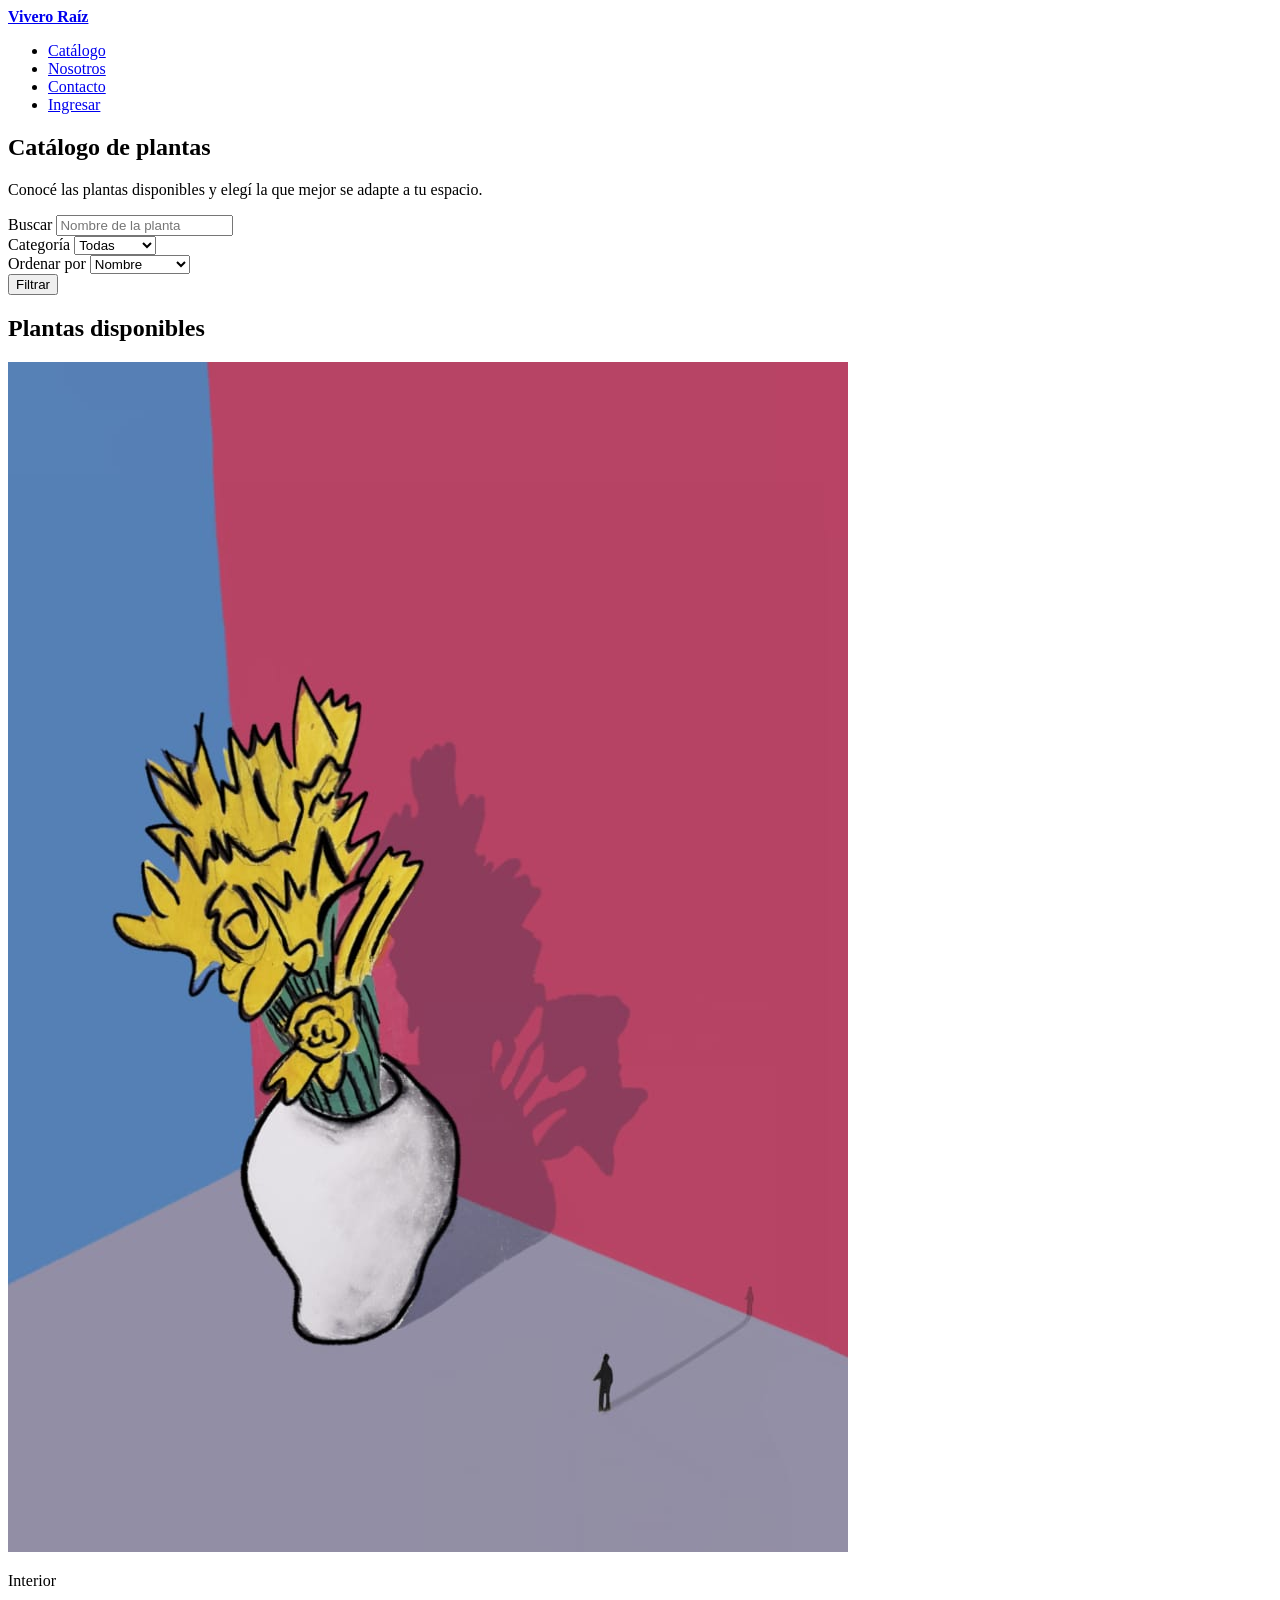
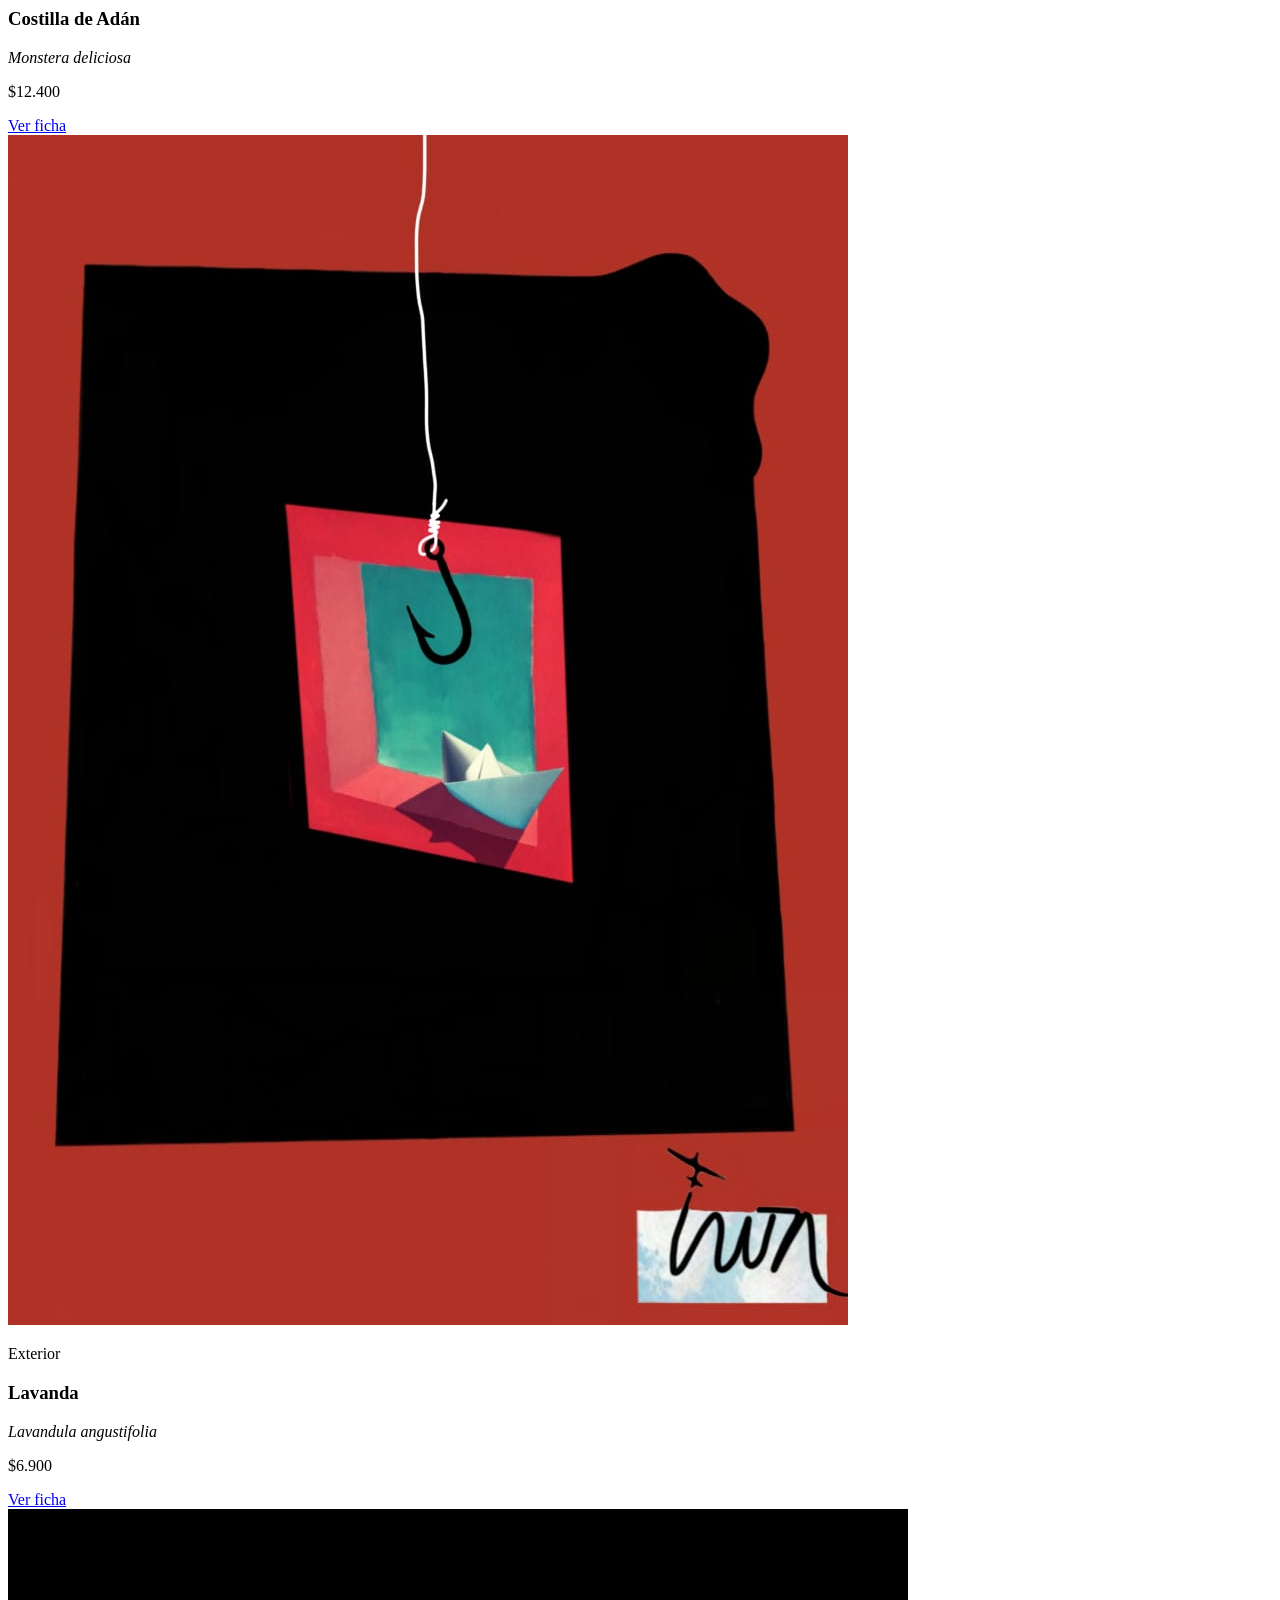
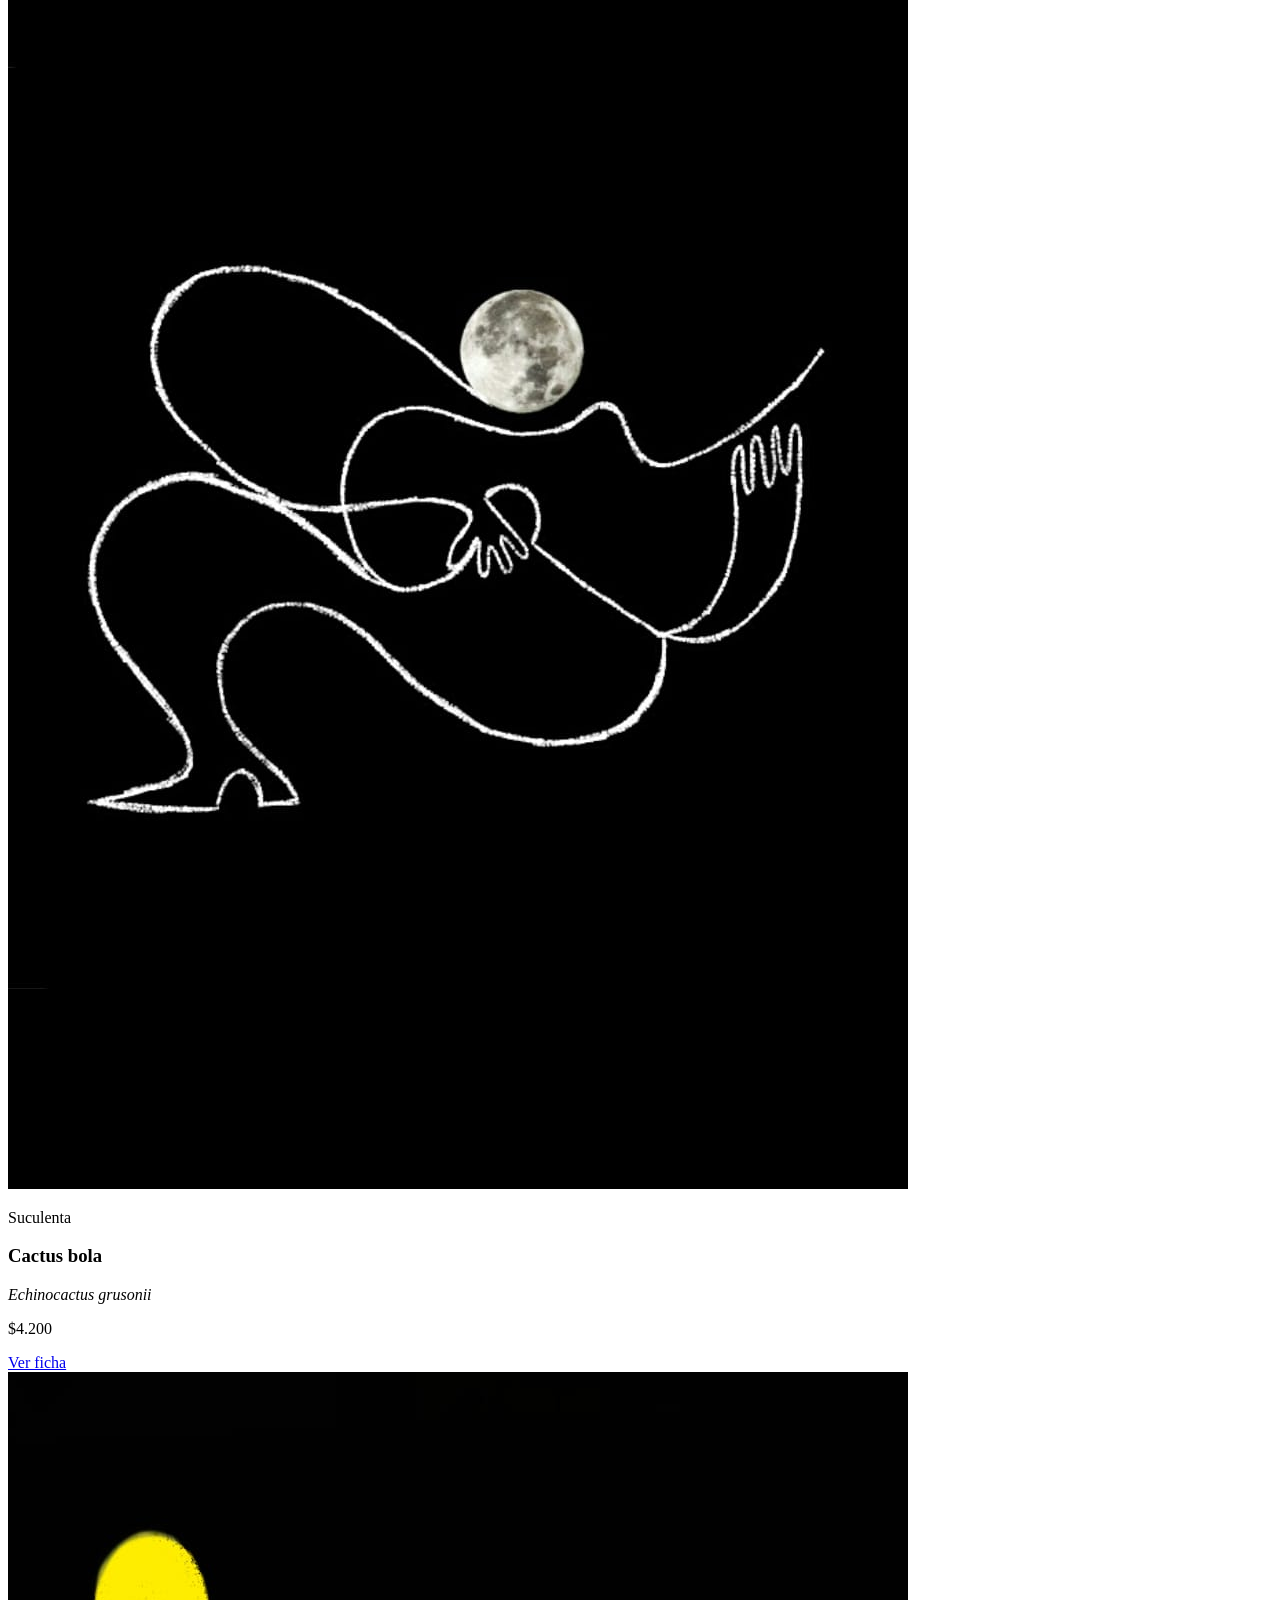
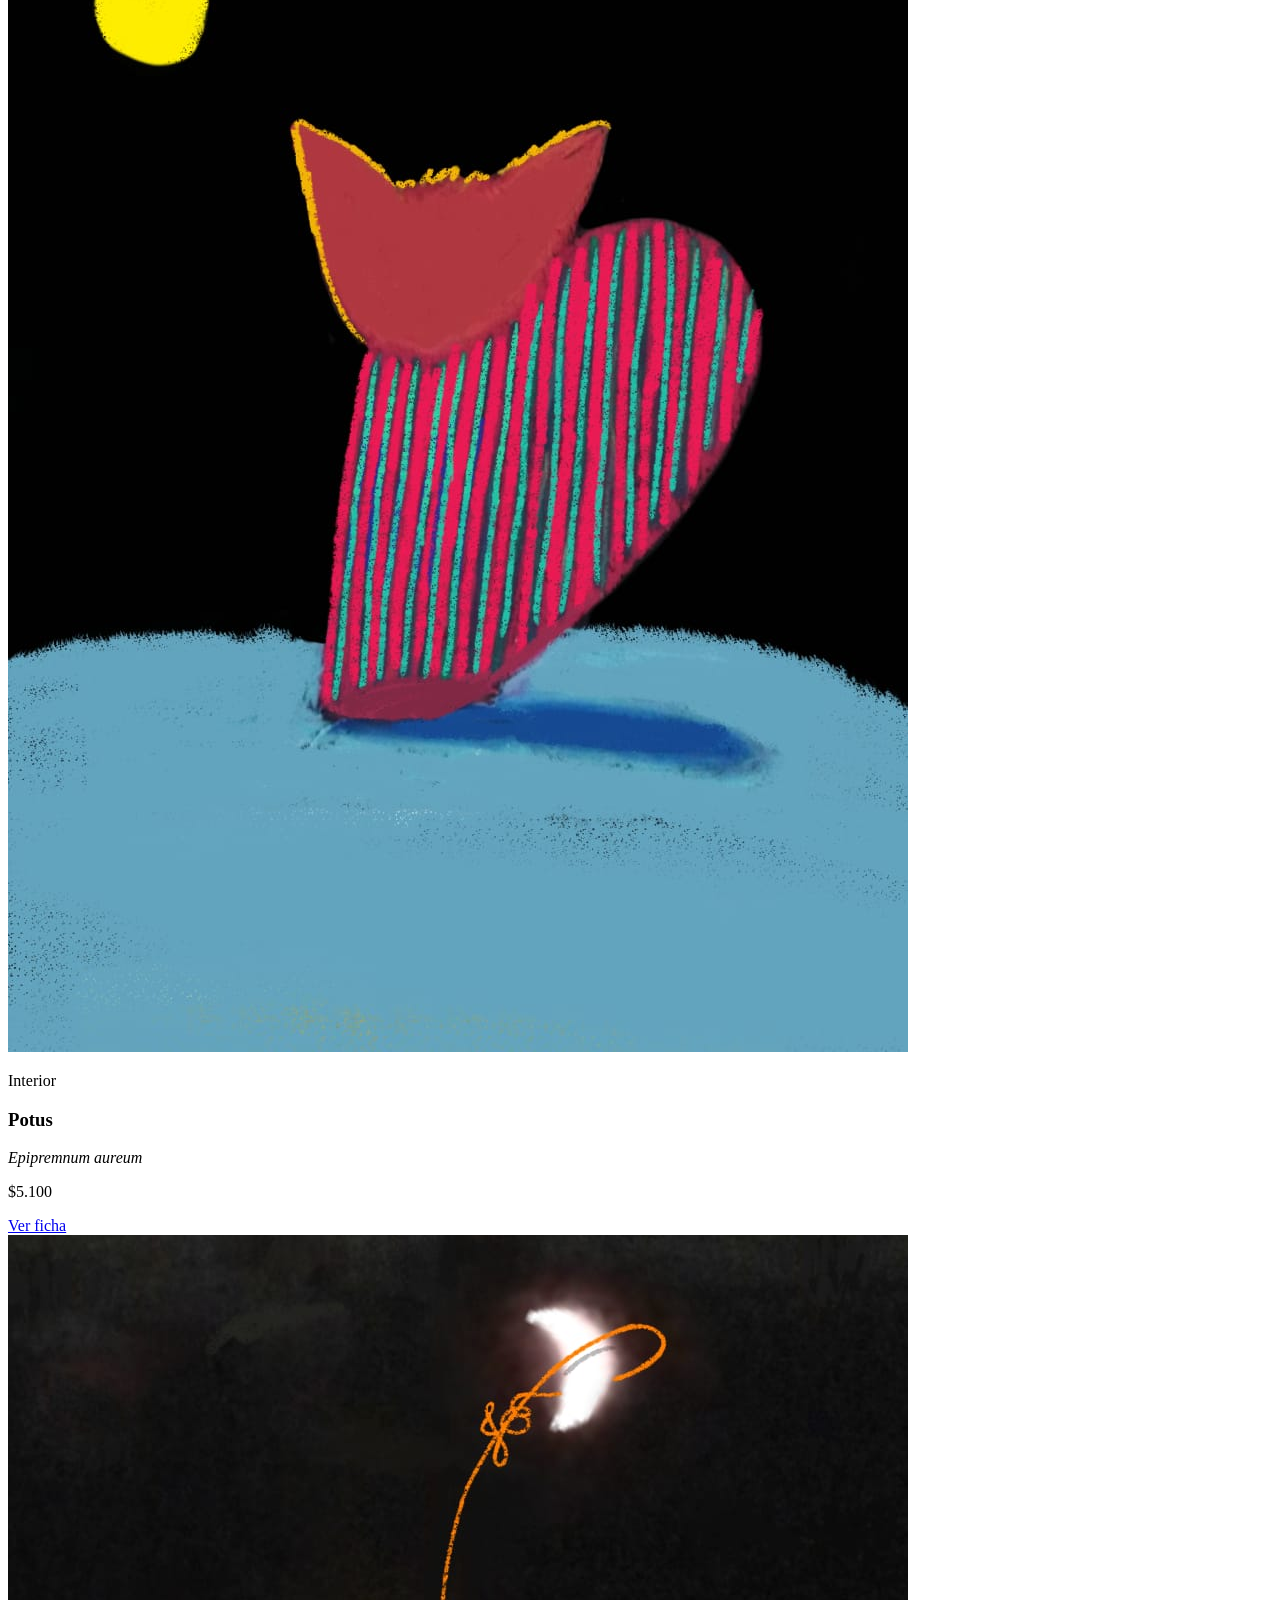
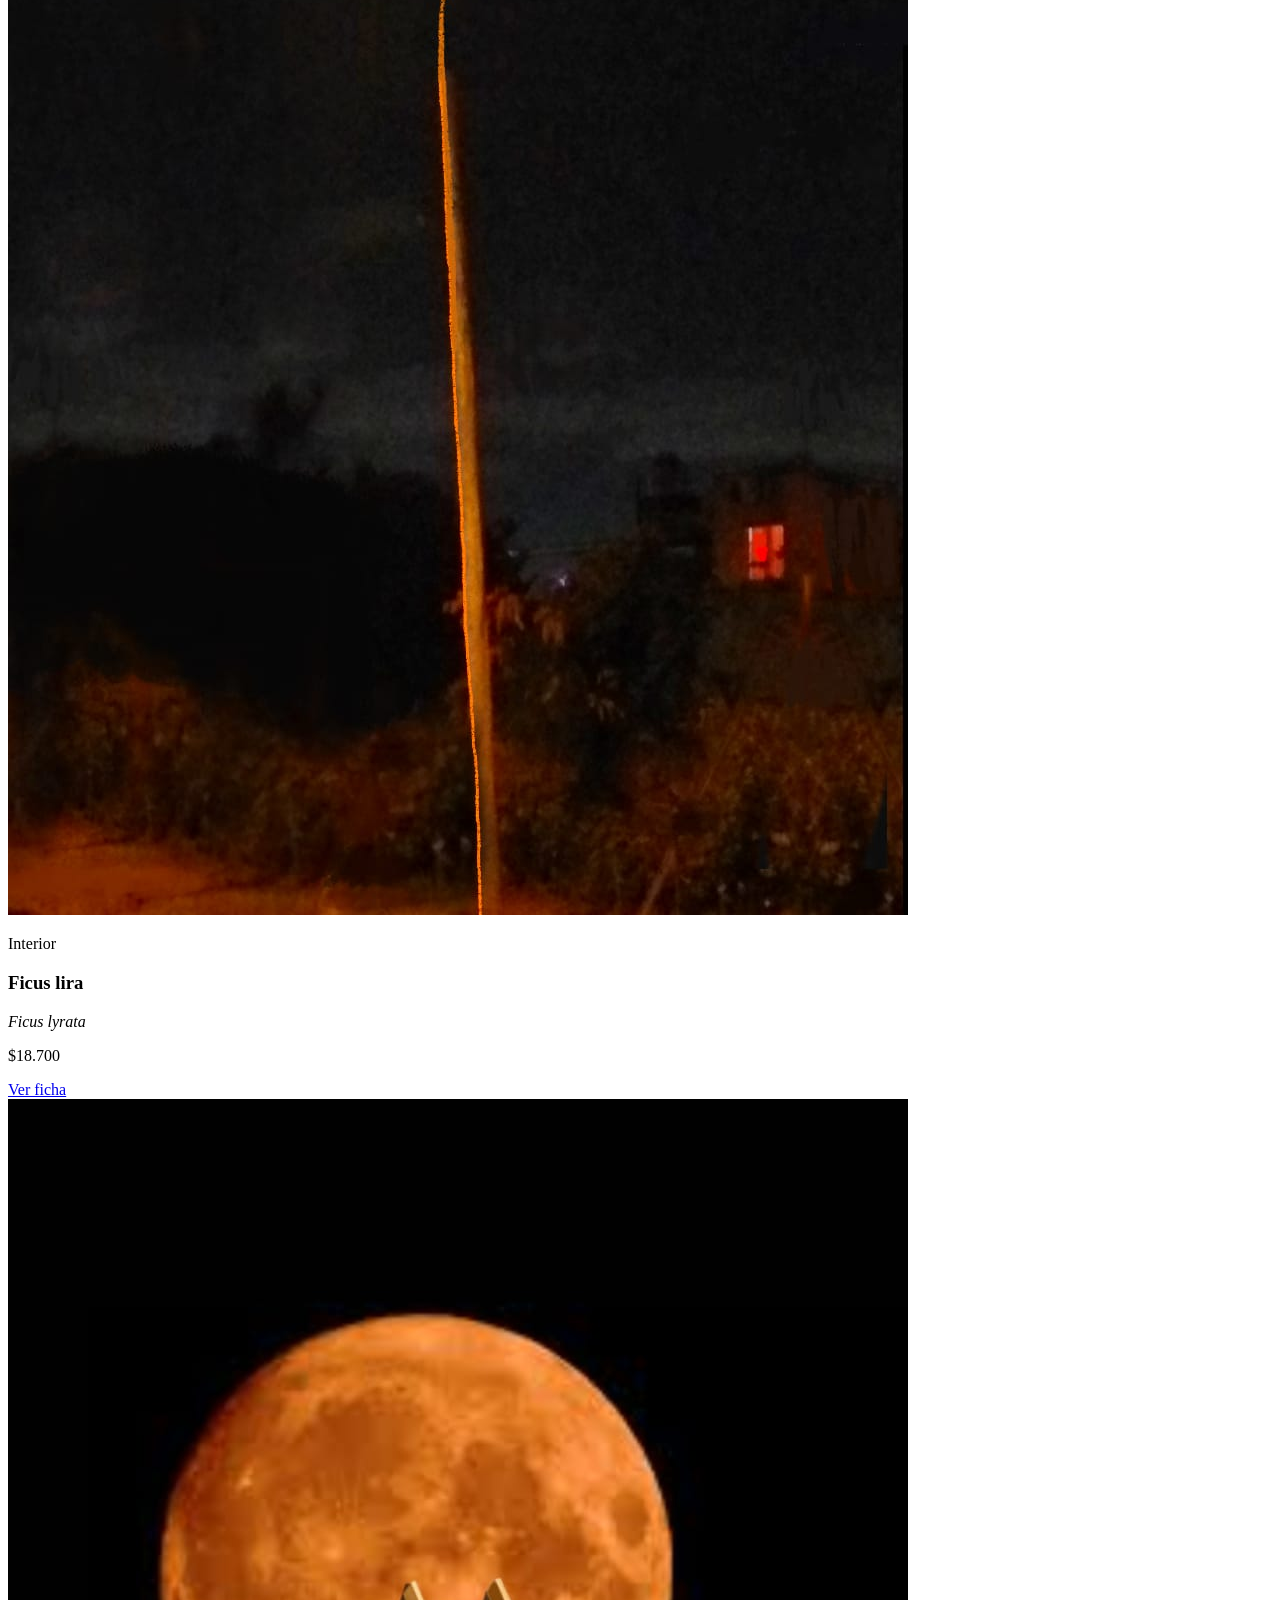
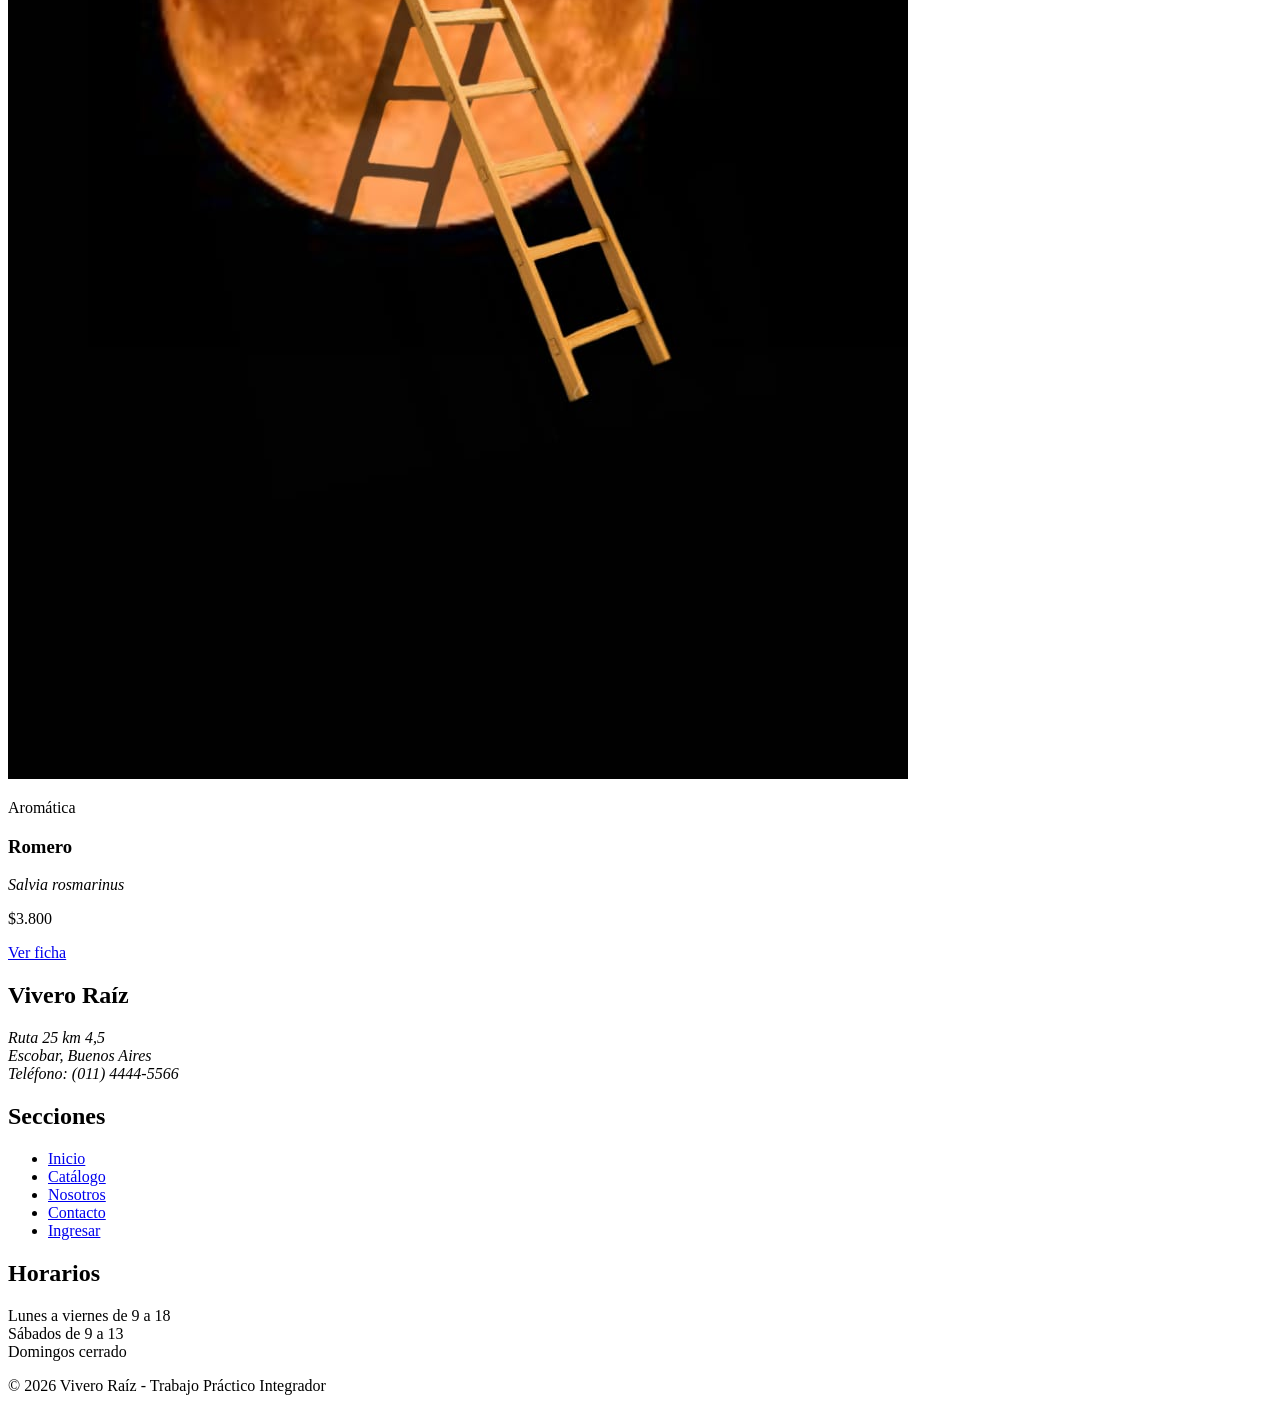
==== catalogo.html @ 565a036e "Catalogo e imagenes" ====
<!DOCTYPE html>
<html lang="es">

<head>
    <meta charset="UTF-8">
    <meta name="viewport" content="width=device-width, initial-scale=1.0">
    <title>Catálogo | Vivero Raíz</title>
</head>

<body>
    <header>
        <a href="index.html">
            <strong>Vivero Raíz</strong>
        </a>

        <nav>
            <ul>
                <li><a href="catalogo.html">Catálogo</a></li>
                <li><a href="index.html#nosotros">Nosotros</a></li>
                <li><a href="contacto.html">Contacto</a></li>
                <li><a href="login.html">Ingresar</a></li>
            </ul>
        </nav>
    </header>

    <main>
        <section>
            <h1>Catálogo de plantas</h1>

            <p>
                Conocé las plantas disponibles y elegí la que mejor
                se adapte a tu espacio.
            </p>

            <form>
                <div>
                    <label for="busqueda">Buscar</label>
                    <input
                        type="search"
                        id="busqueda"
                        name="busqueda"
                        placeholder="Nombre de la planta"
                    >
                </div>

                <div>
                    <label for="categoria">Categoría</label>

                    <select id="categoria" name="categoria">
                        <option value="">Todas</option>
                        <option value="interior">Interior</option>
                        <option value="exterior">Exterior</option>
                        <option value="suculenta">Suculenta</option>
                        <option value="aromatica">Aromática</option>
                    </select>
                </div>

                <div>
                    <label for="orden">Ordenar por</label>

                    <select id="orden" name="orden">
                        <option value="nombre">Nombre</option>
                        <option value="precio-menor">Menor precio</option>
                        <option value="precio-mayor">Mayor precio</option>
                    </select>
                </div>

                <button type="button">Filtrar</button>
            </form>
        </section>

        <section>
            <h2>Plantas disponibles</h2>

            <article>
                <img
                    src="img/1.jpg"
                    alt="Planta Costilla de Adán en una maceta"
                >

                <p>Interior</p>
                <h3>Costilla de Adán</h3>
                <p><em>Monstera deliciosa</em></p>
                <p>$12.400</p>
                <a href="planta.html">Ver ficha</a>
            </article>

            <article>
                <img
                    src="img/2.jpg"
                    alt="Planta de lavanda con flores violetas"
                >

                <p>Exterior</p>
                <h3>Lavanda</h3>
                <p><em>Lavandula angustifolia</em></p>
                <p>$6.900</p>
                <a href="planta.html">Ver ficha</a>
            </article>

            <article>
                <img
                    src="img/3.jpg"
                    alt="Cactus bola plantado en una maceta"
                >

                <p>Suculenta</p>
                <h3>Cactus bola</h3>
                <p><em>Echinocactus grusonii</em></p>
                <p>$4.200</p>
                <a href="planta.html">Ver ficha</a>
            </article>

            <article>
                <img
                    src="img/4.jpg"
                    alt="Planta potus con hojas verdes"
                >

                <p>Interior</p>
                <h3>Potus</h3>
                <p><em>Epipremnum aureum</em></p>
                <p>$5.100</p>
                <a href="planta.html">Ver ficha</a>
            </article>

            <article>
                <img
                    src="img/5.jpg"
                    alt="Planta Ficus lira con hojas grandes"
                >

                <p>Interior</p>
                <h3>Ficus lira</h3>
                <p><em>Ficus lyrata</em></p>
                <p>$18.700</p>
                <a href="planta.html">Ver ficha</a>
            </article>

            <article>
                <img
                    src="img/6.jpg"
                    alt="Planta de romero en una maceta"
                >

                <p>Aromática</p>
                <h3>Romero</h3>
                <p><em>Salvia rosmarinus</em></p>
                <p>$3.800</p>
                <a href="planta.html">Ver ficha</a>
            </article>
        </section>
    </main>

    <footer>
        <section>
            <h2>Vivero Raíz</h2>

            <address>
                Ruta 25 km 4,5<br>
                Escobar, Buenos Aires<br>
                Teléfono: (011) 4444-5566
            </address>
        </section>

        <section>
            <h2>Secciones</h2>

            <nav>
                <ul>
                    <li><a href="index.html">Inicio</a></li>
                    <li><a href="catalogo.html">Catálogo</a></li>
                    <li><a href="index.html#nosotros">Nosotros</a></li>
                    <li><a href="contacto.html">Contacto</a></li>
                    <li><a href="login.html">Ingresar</a></li>
                </ul>
            </nav>
        </section>

        <section>
            <h2>Horarios</h2>

            <p>
                Lunes a viernes de 9 a 18<br>
                Sábados de 9 a 13<br>
                Domingos cerrado
            </p>
        </section>

        <p>&copy; 2026 Vivero Raíz - Trabajo Práctico Integrador</p>
    </footer>
</body>

</html>
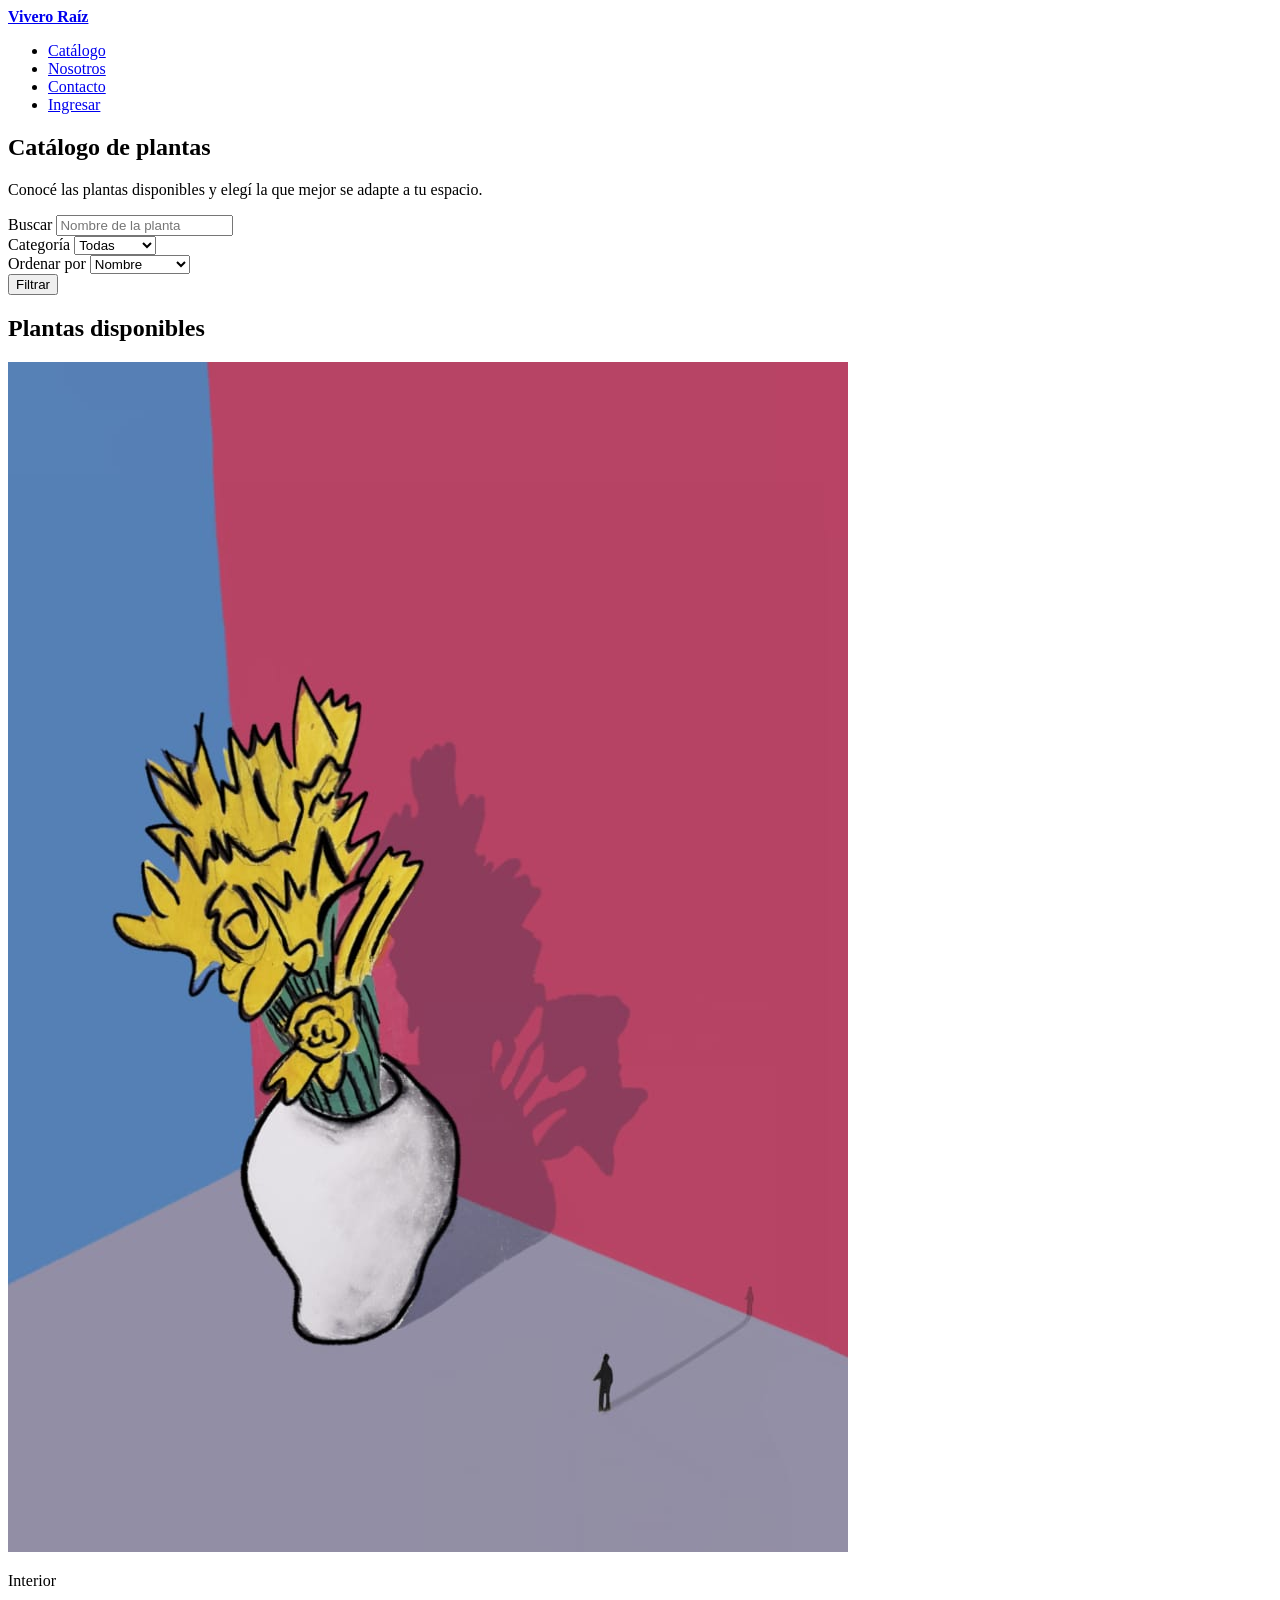
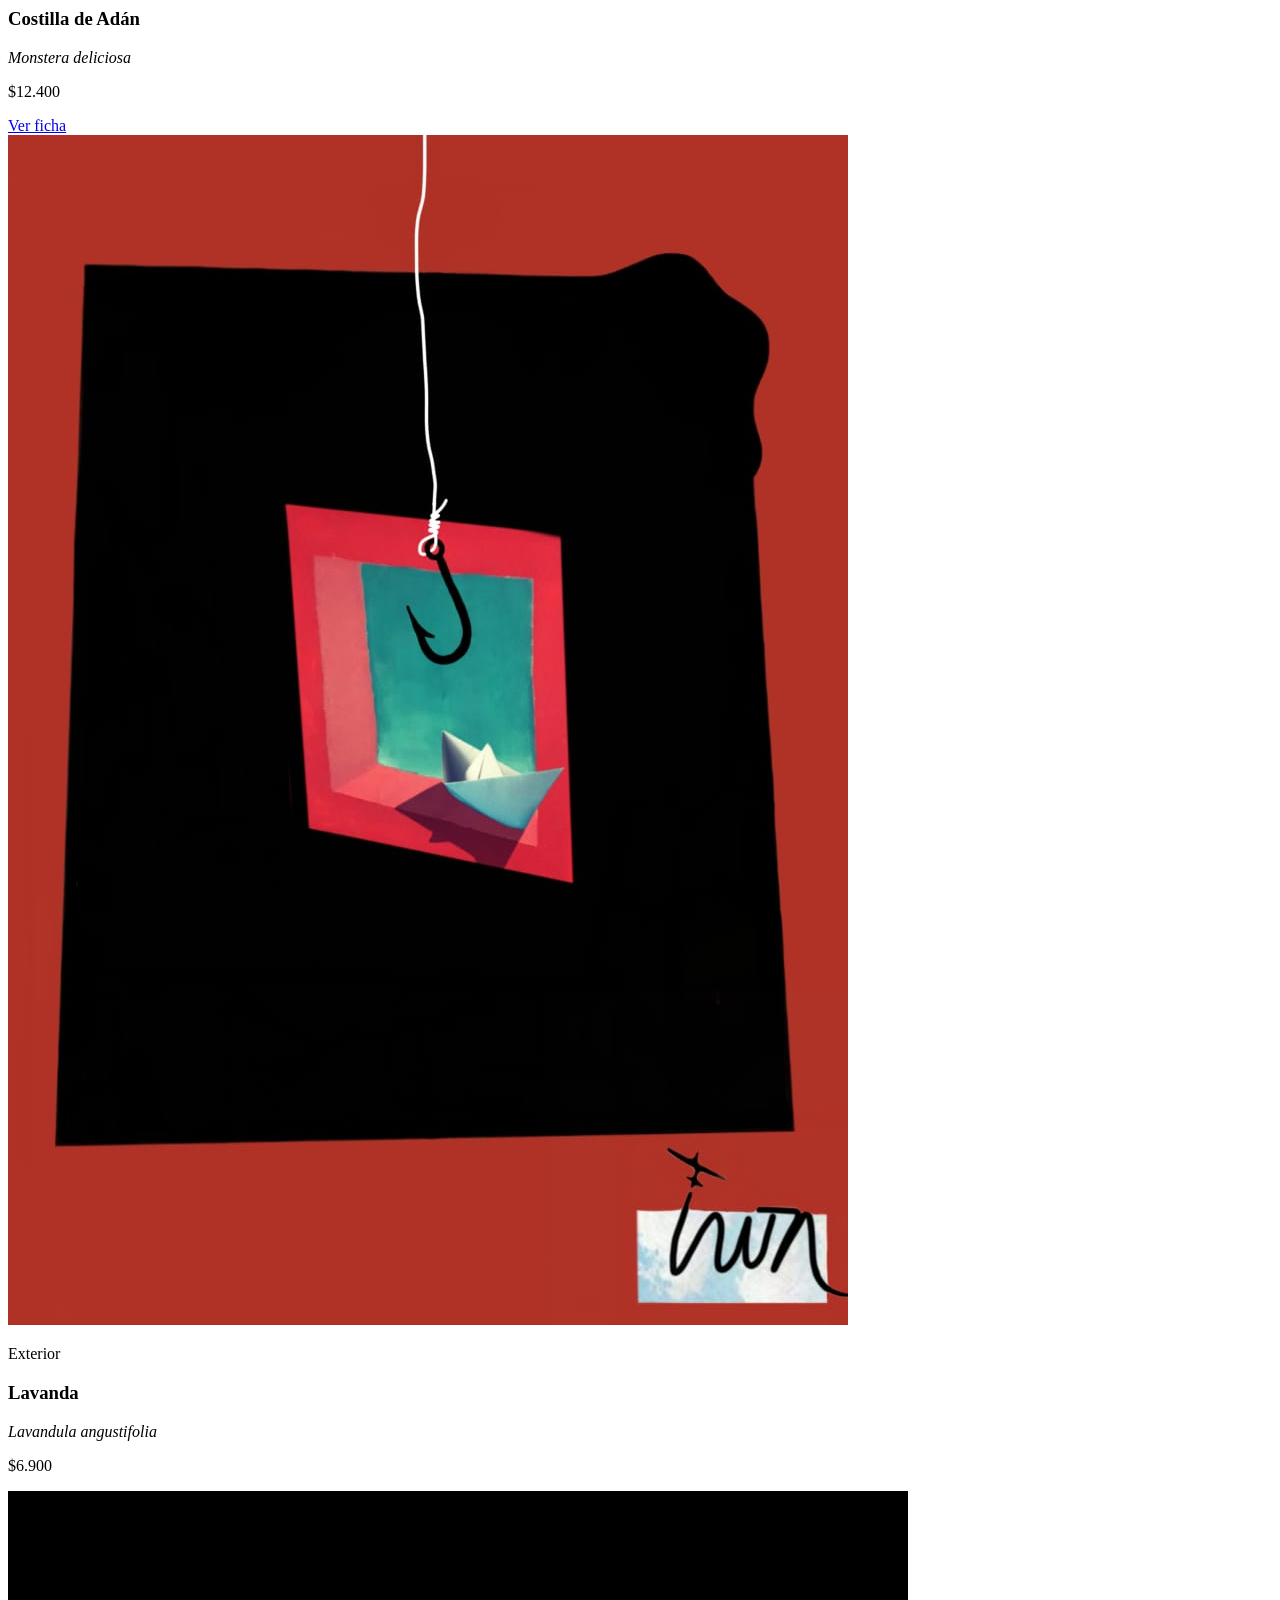
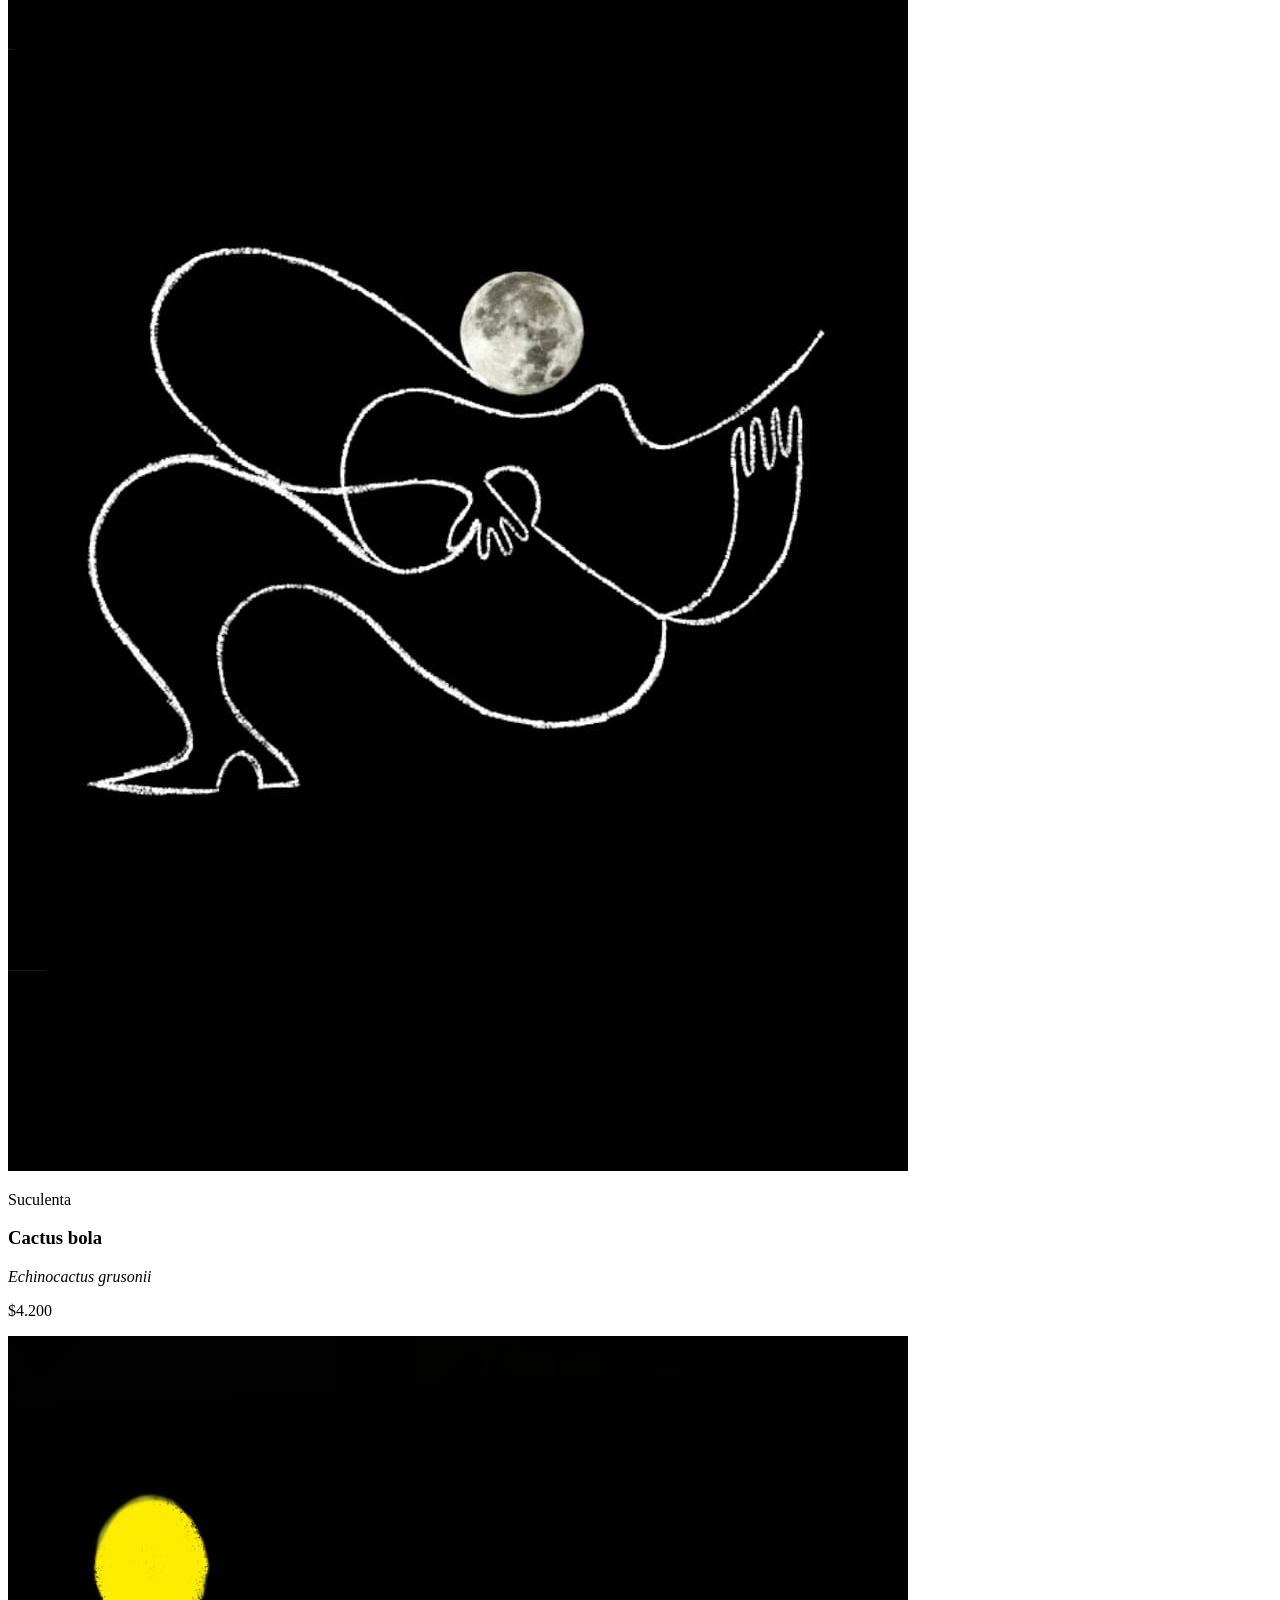
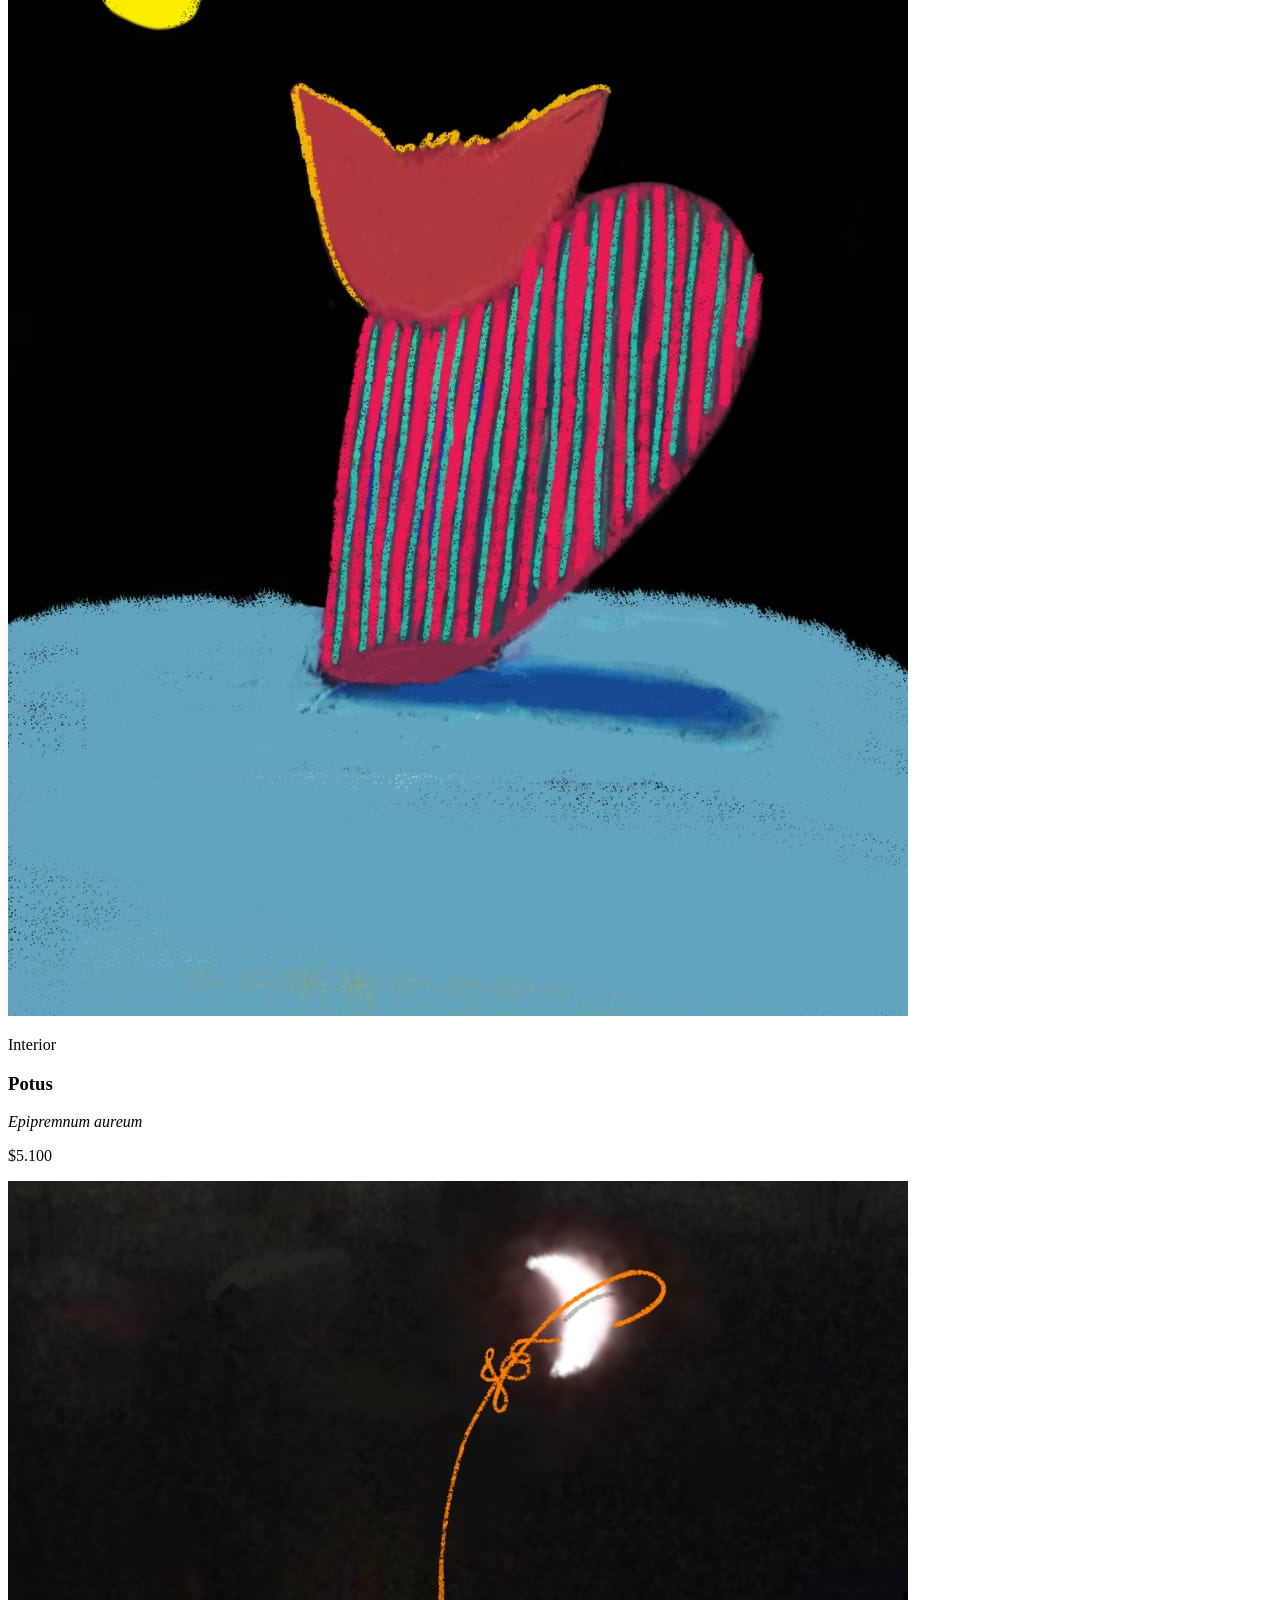
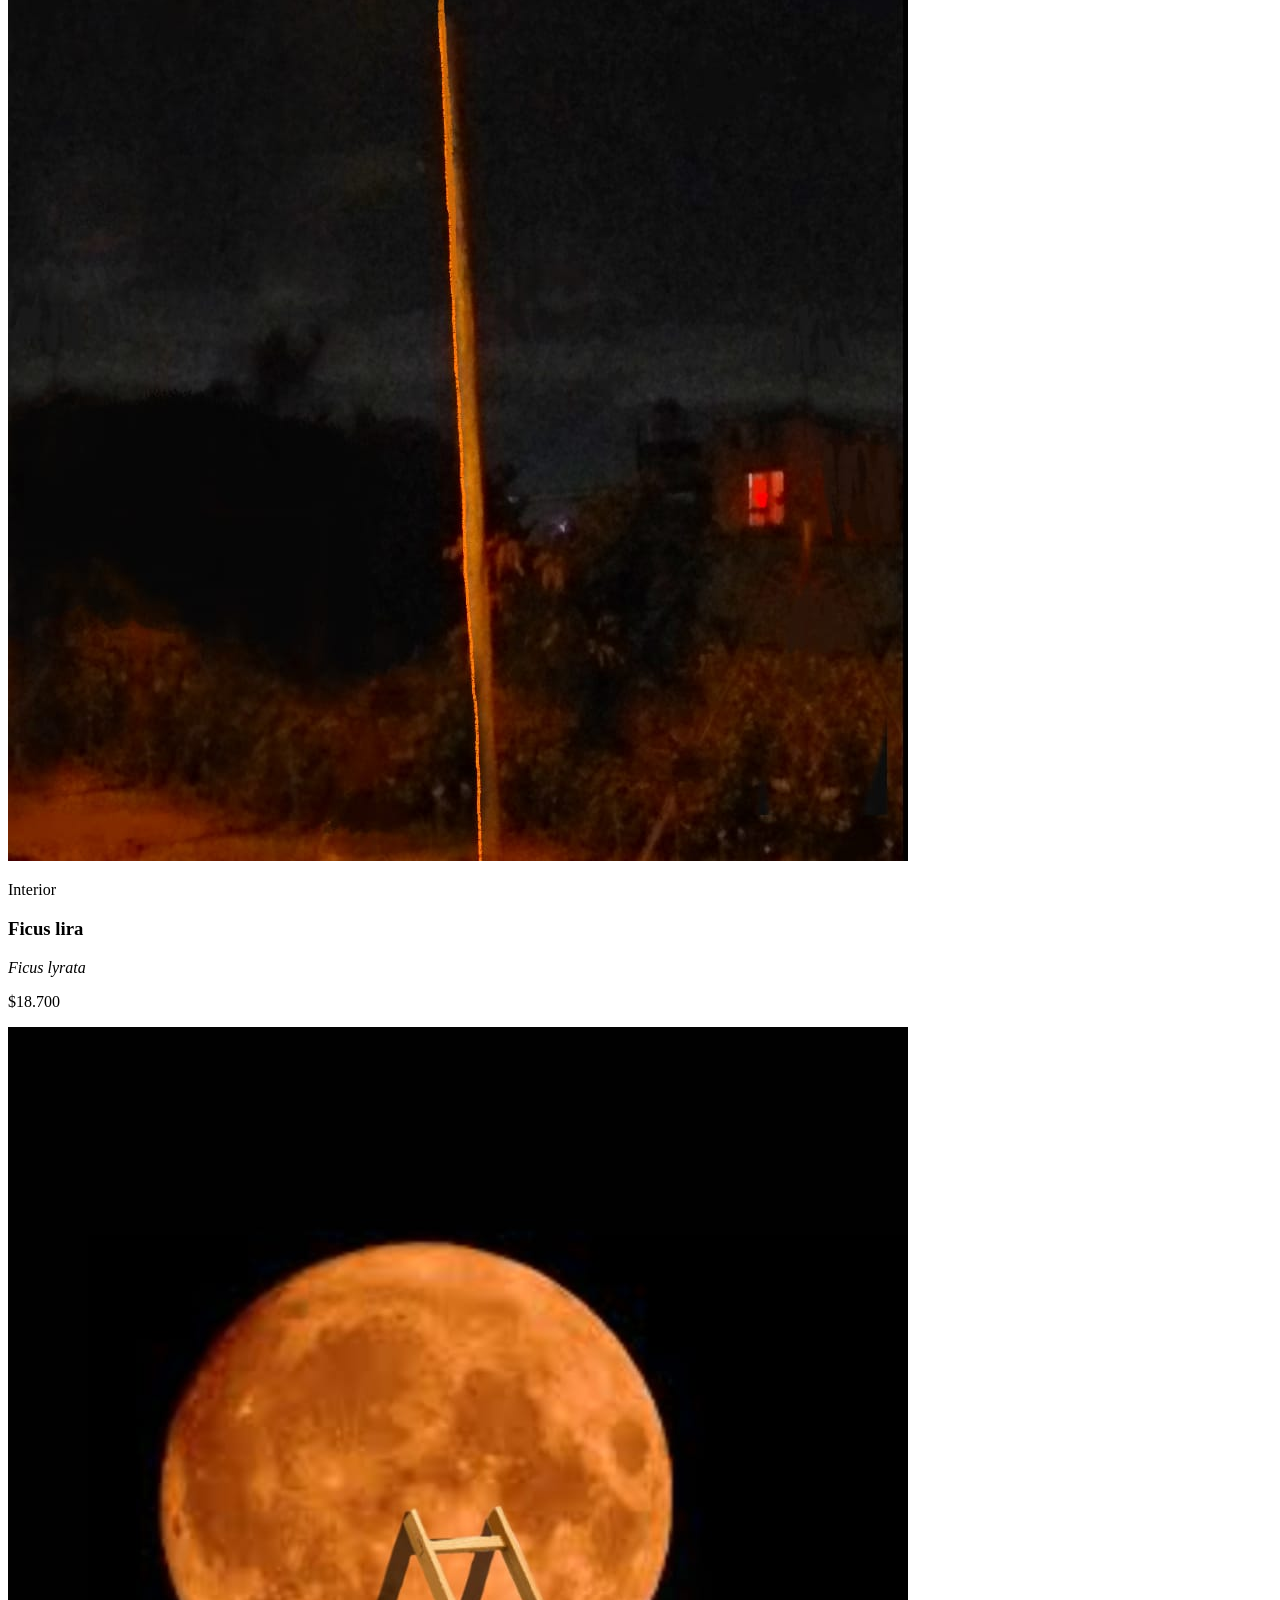
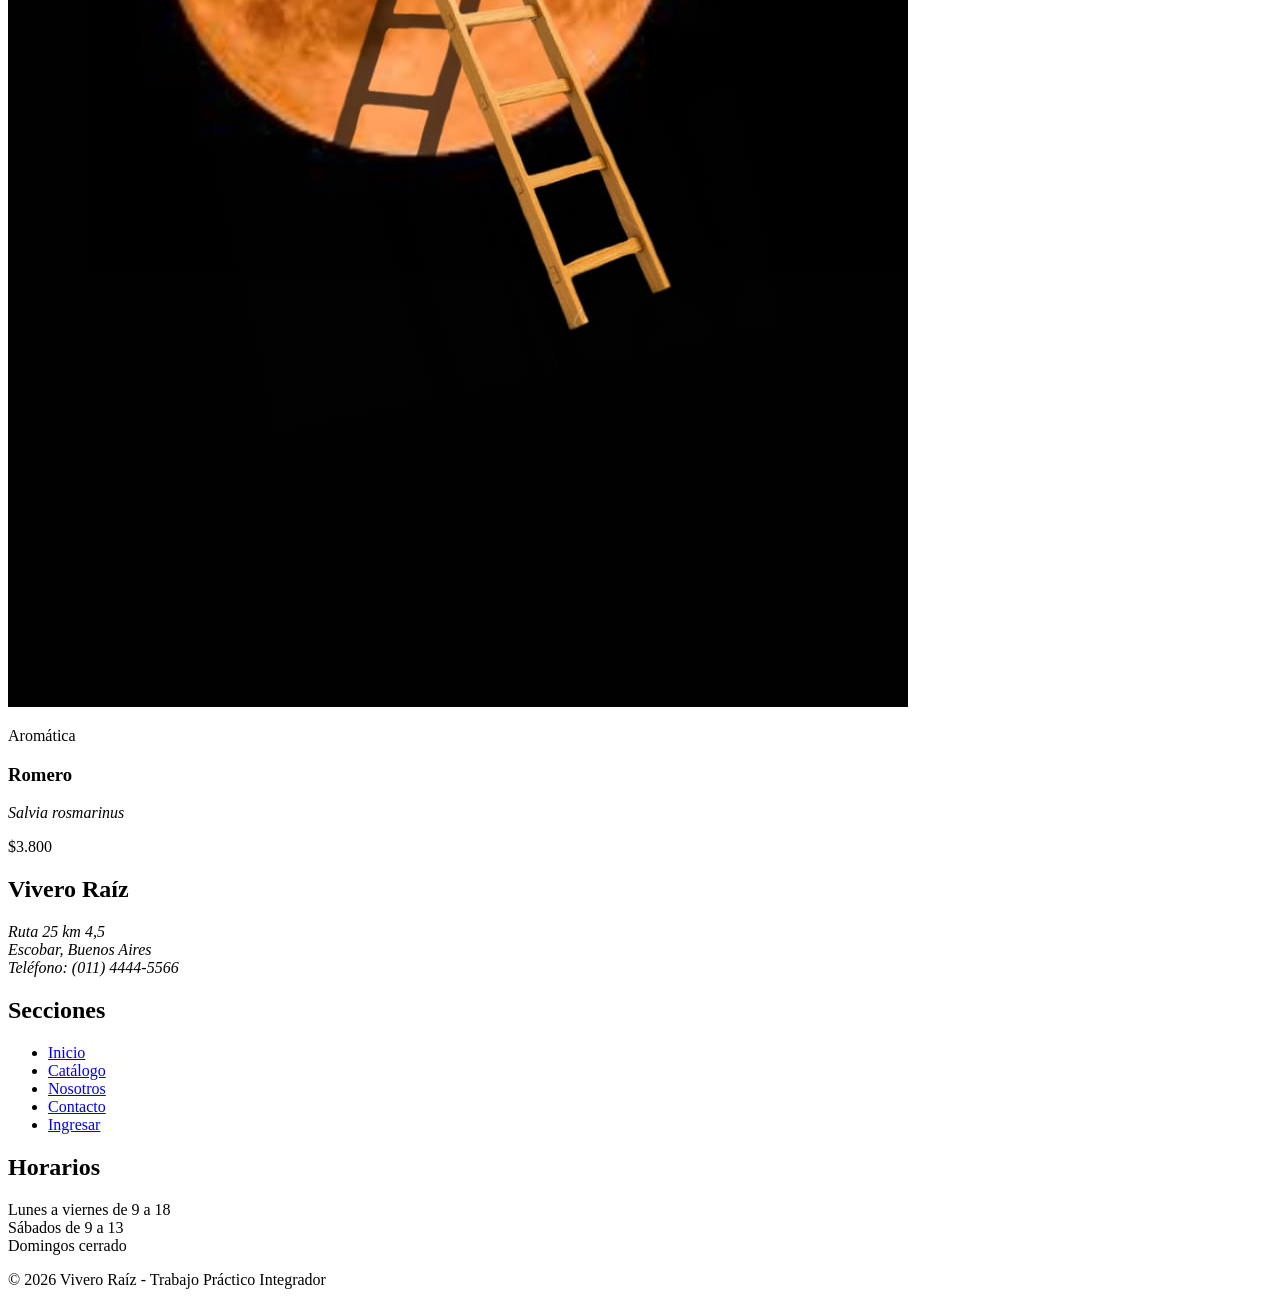
==== commit e515ffe2: "Agrega ficha de Costilla de Adan con galeria" ====
--- a/catalogo.html
+++ b/catalogo.html
@@ -95,7 +95,6 @@
                 <h3>Lavanda</h3>
                 <p><em>Lavandula angustifolia</em></p>
                 <p>$6.900</p>
-                <a href="planta.html">Ver ficha</a>
             </article>
 
             <article>
@@ -108,7 +107,6 @@
                 <h3>Cactus bola</h3>
                 <p><em>Echinocactus grusonii</em></p>
                 <p>$4.200</p>
-                <a href="planta.html">Ver ficha</a>
             </article>
 
             <article>
@@ -121,7 +119,6 @@
                 <h3>Potus</h3>
                 <p><em>Epipremnum aureum</em></p>
                 <p>$5.100</p>
-                <a href="planta.html">Ver ficha</a>
             </article>
 
             <article>
@@ -134,7 +131,6 @@
                 <h3>Ficus lira</h3>
                 <p><em>Ficus lyrata</em></p>
                 <p>$18.700</p>
-                <a href="planta.html">Ver ficha</a>
             </article>
 
             <article>
@@ -147,7 +143,6 @@
                 <h3>Romero</h3>
                 <p><em>Salvia rosmarinus</em></p>
                 <p>$3.800</p>
-                <a href="planta.html">Ver ficha</a>
             </article>
         </section>
     </main>
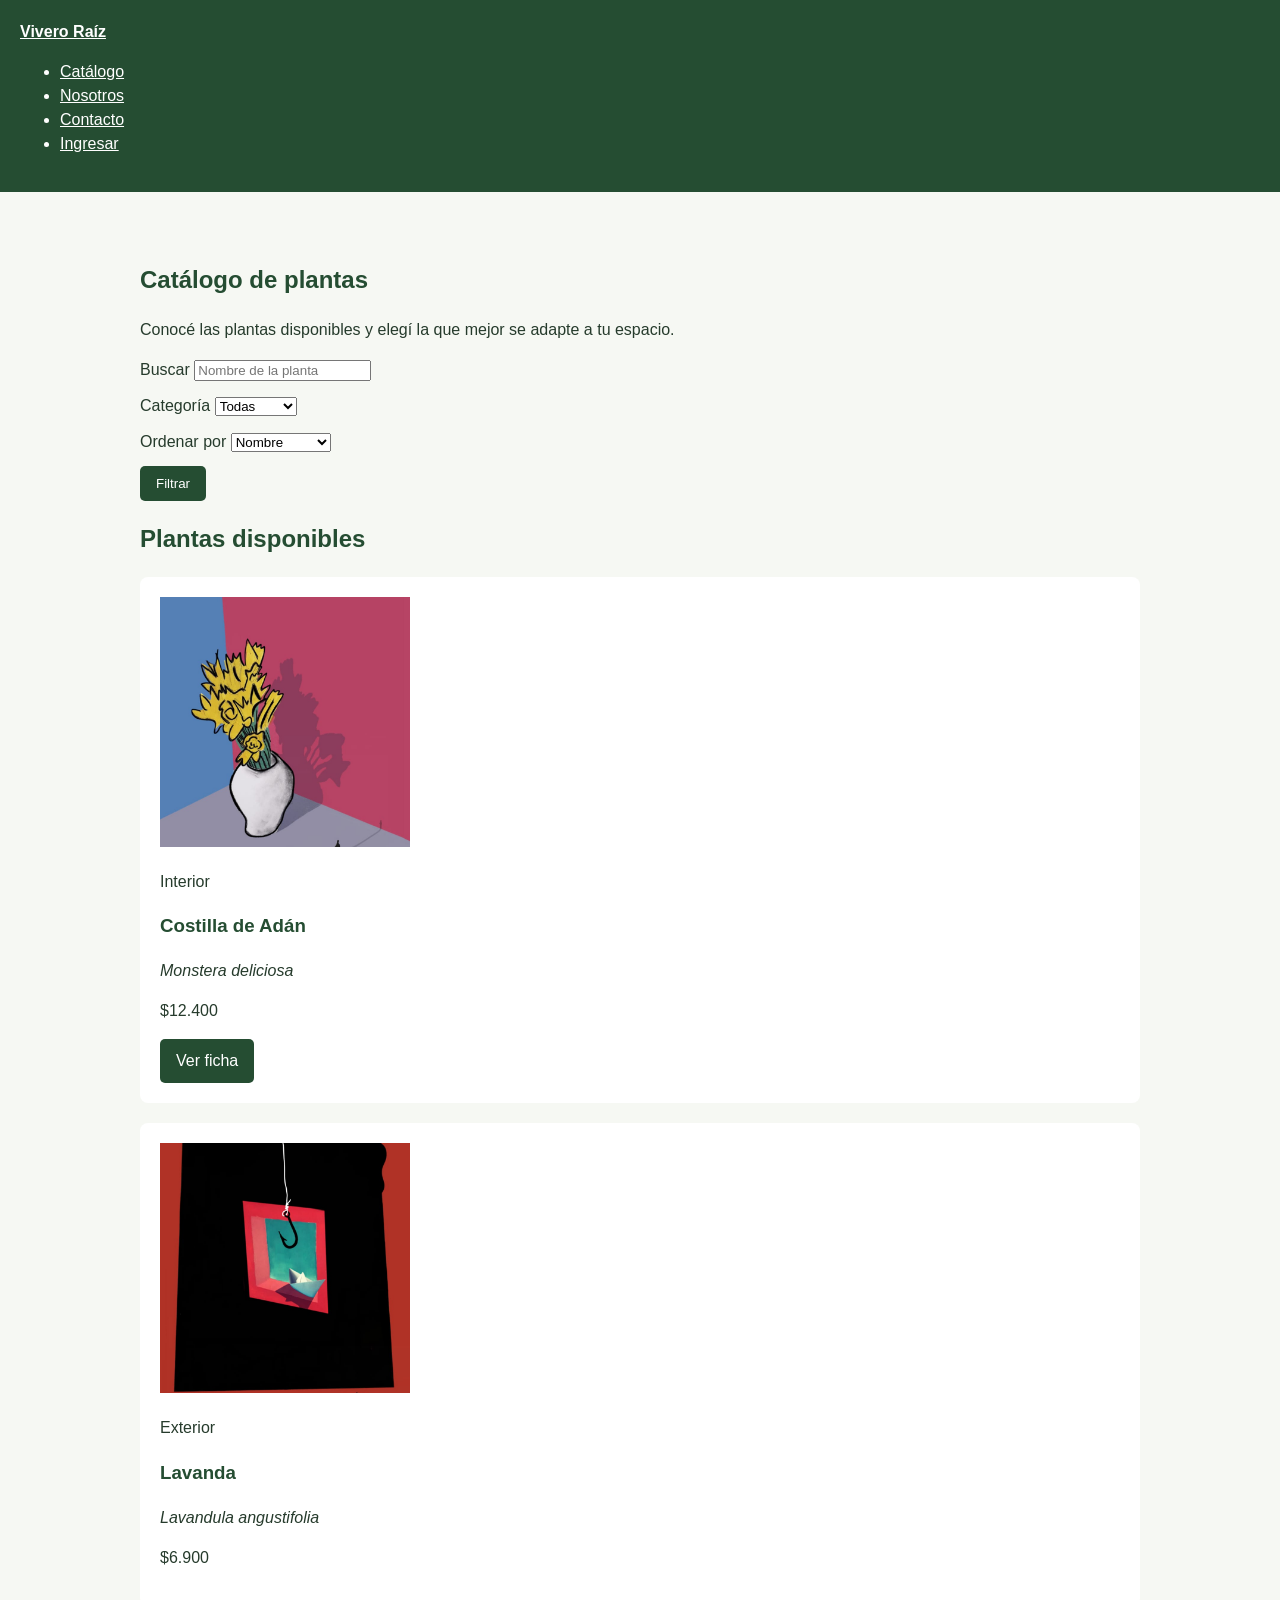
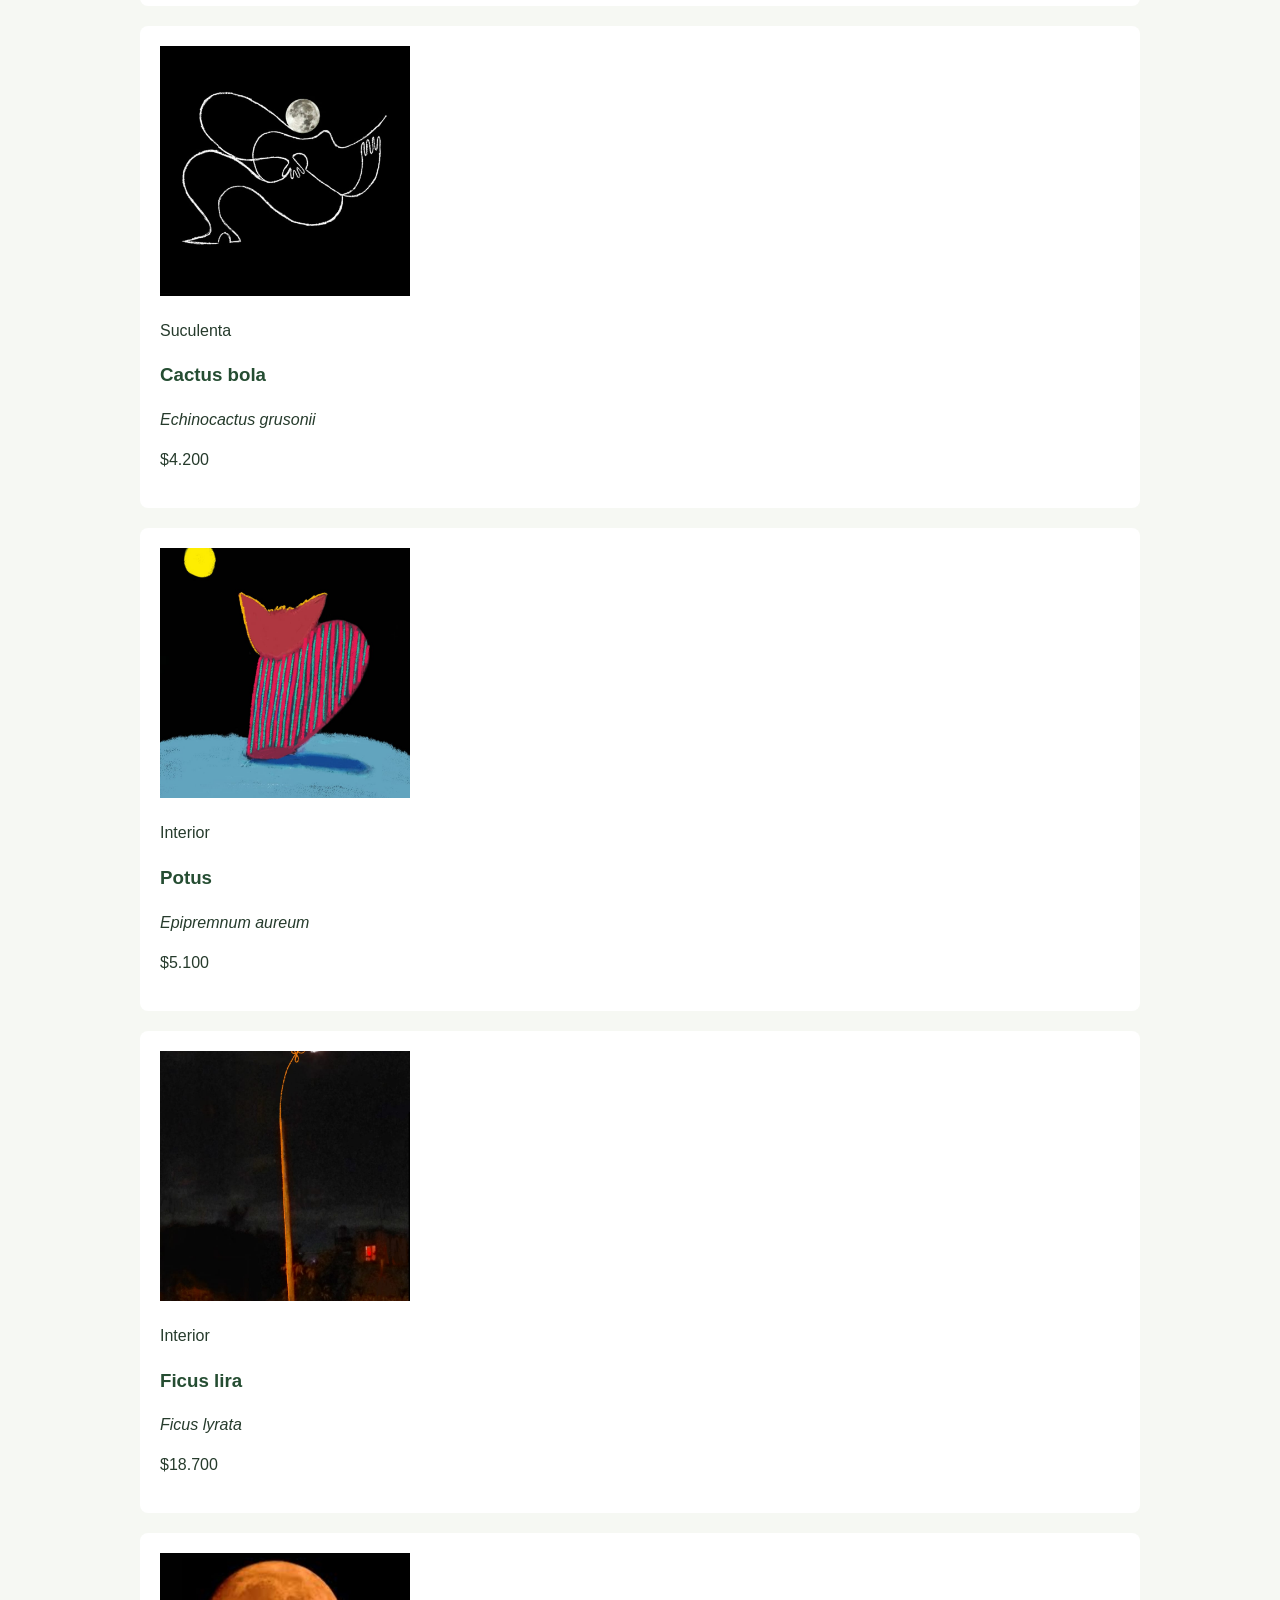
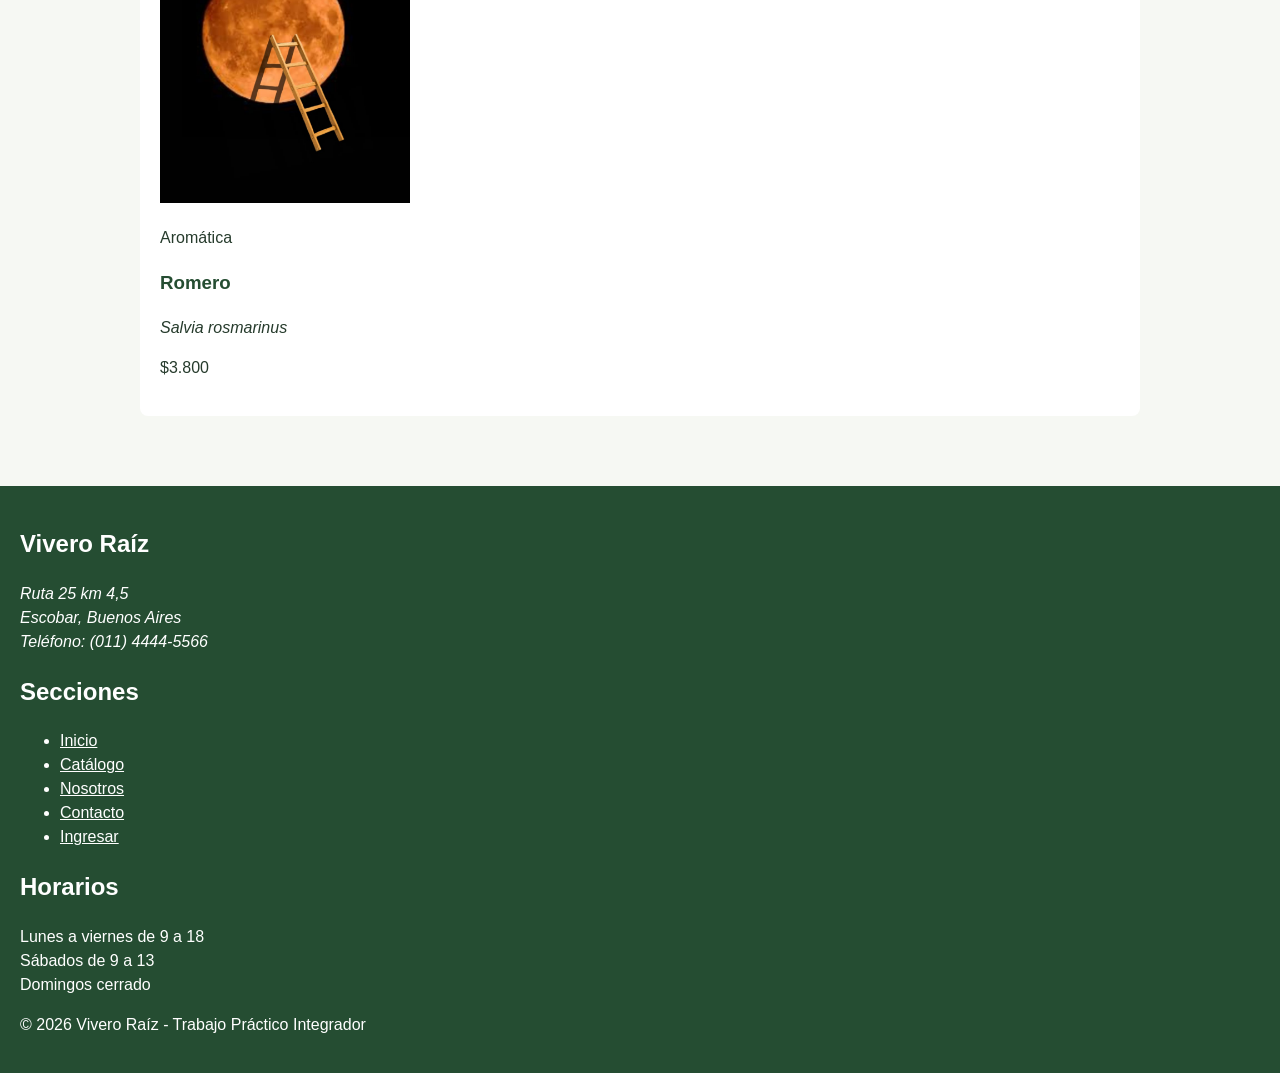
==== commit 8e4b9bd5: "Estilos en HTML" ====
--- a/catalogo.html
+++ b/catalogo.html
@@ -5,6 +5,69 @@
     <meta charset="UTF-8">
     <meta name="viewport" content="width=device-width, initial-scale=1.0">
     <title>Catálogo | Vivero Raíz</title>
+
+    <style>
+        body {
+            font-family: Arial, sans-serif;
+            color: #263b2c;
+            background-color: #f6f8f3;
+            margin: 0;
+            line-height: 1.5;
+        }
+
+        header, footer {
+            background-color: #254d32;
+            color: white;
+            padding: 20px;
+        }
+
+        header a, footer a {
+            color: white;
+        }
+
+        footer h2 {
+            color: white;
+        }
+
+        main {
+            max-width: 1000px;
+            margin: 30px auto;
+            padding: 20px;
+        }
+
+        h1, h2, h3 {
+            color: #254d32;
+        }
+
+        article {
+            background-color: white;
+            padding: 20px;
+            margin: 20px 0;
+            border-radius: 8px;
+        }
+
+        article img {
+            width: 250px;
+            max-width: 100%;
+            height: 250px;
+            object-fit: cover;
+        }
+
+        article a, button {
+            display: inline-block;
+            background-color: #254d32;
+            color: white;
+            padding: 10px 16px;
+            border: 0;
+            border-radius: 5px;
+            text-decoration: none;
+            cursor: pointer;
+        }
+
+        form div {
+            margin: 12px 0;
+        }
+    </style>
 </head>
 
 <body>
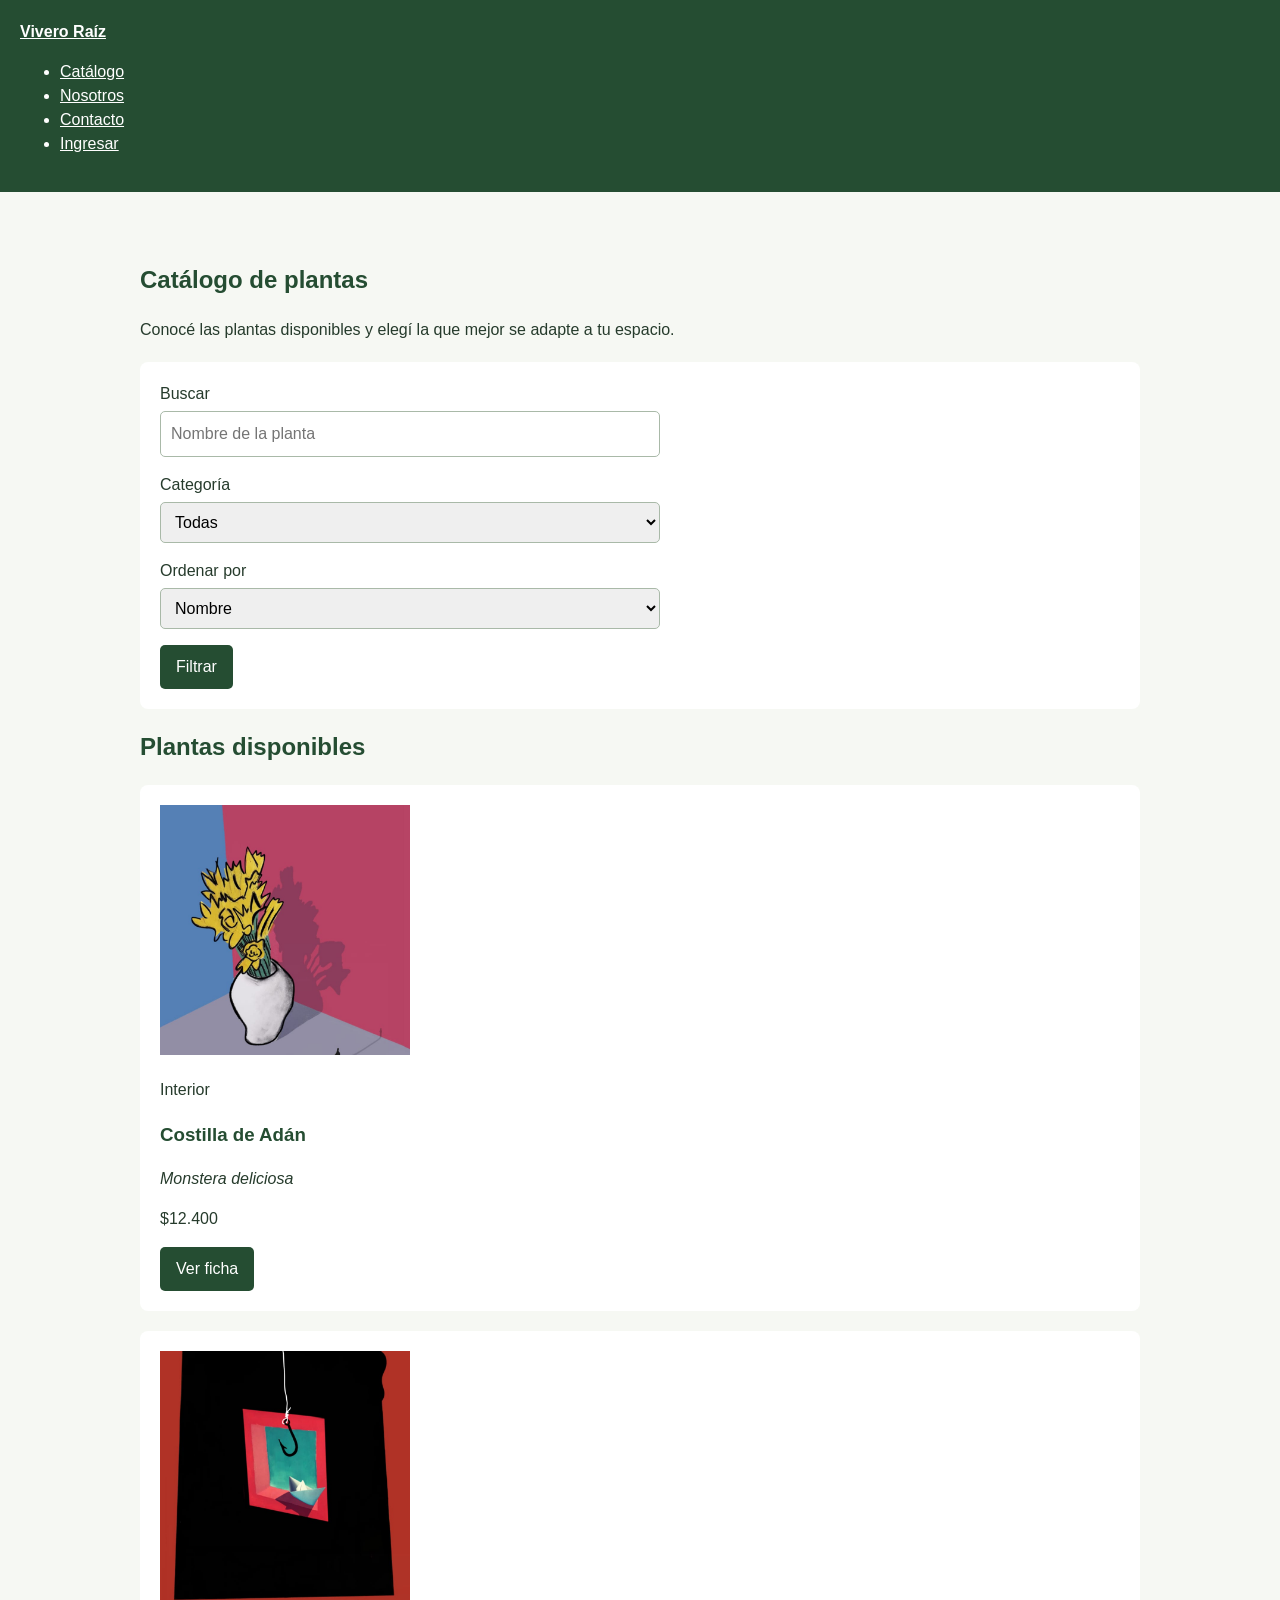
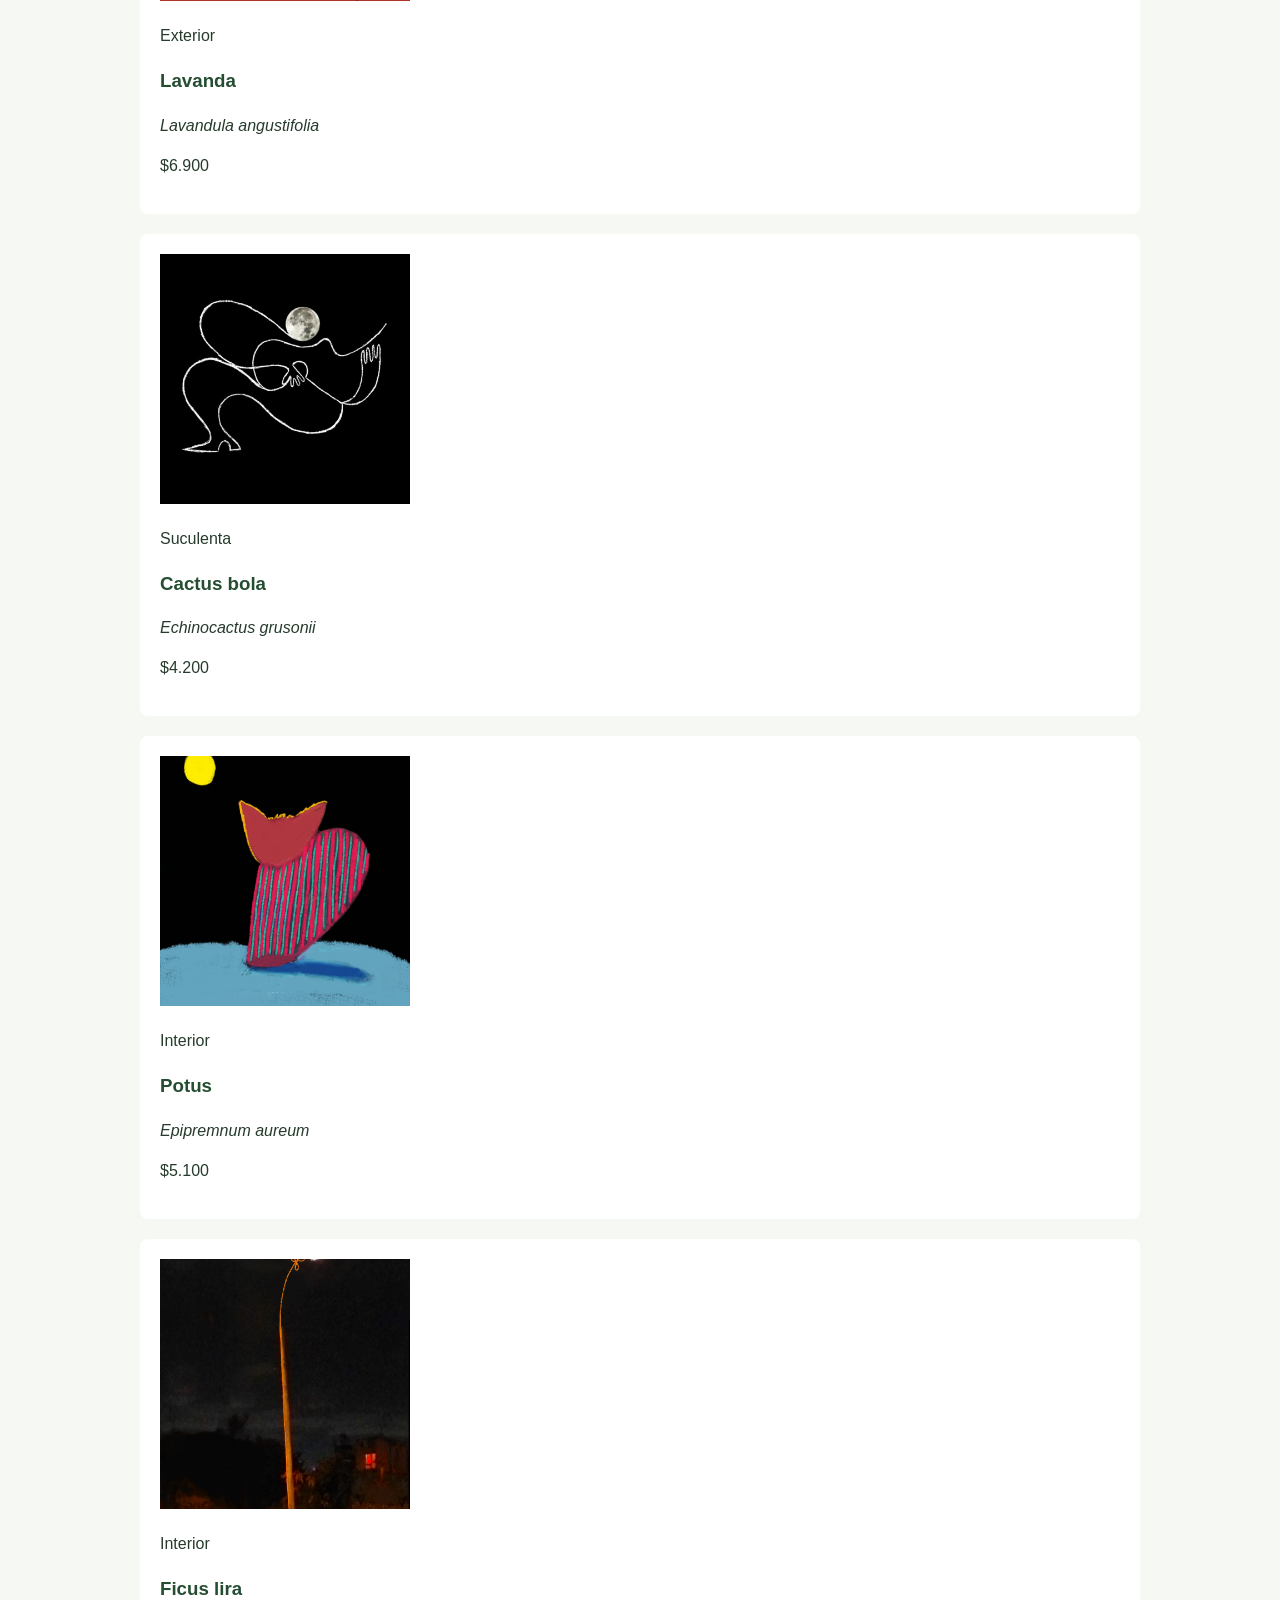
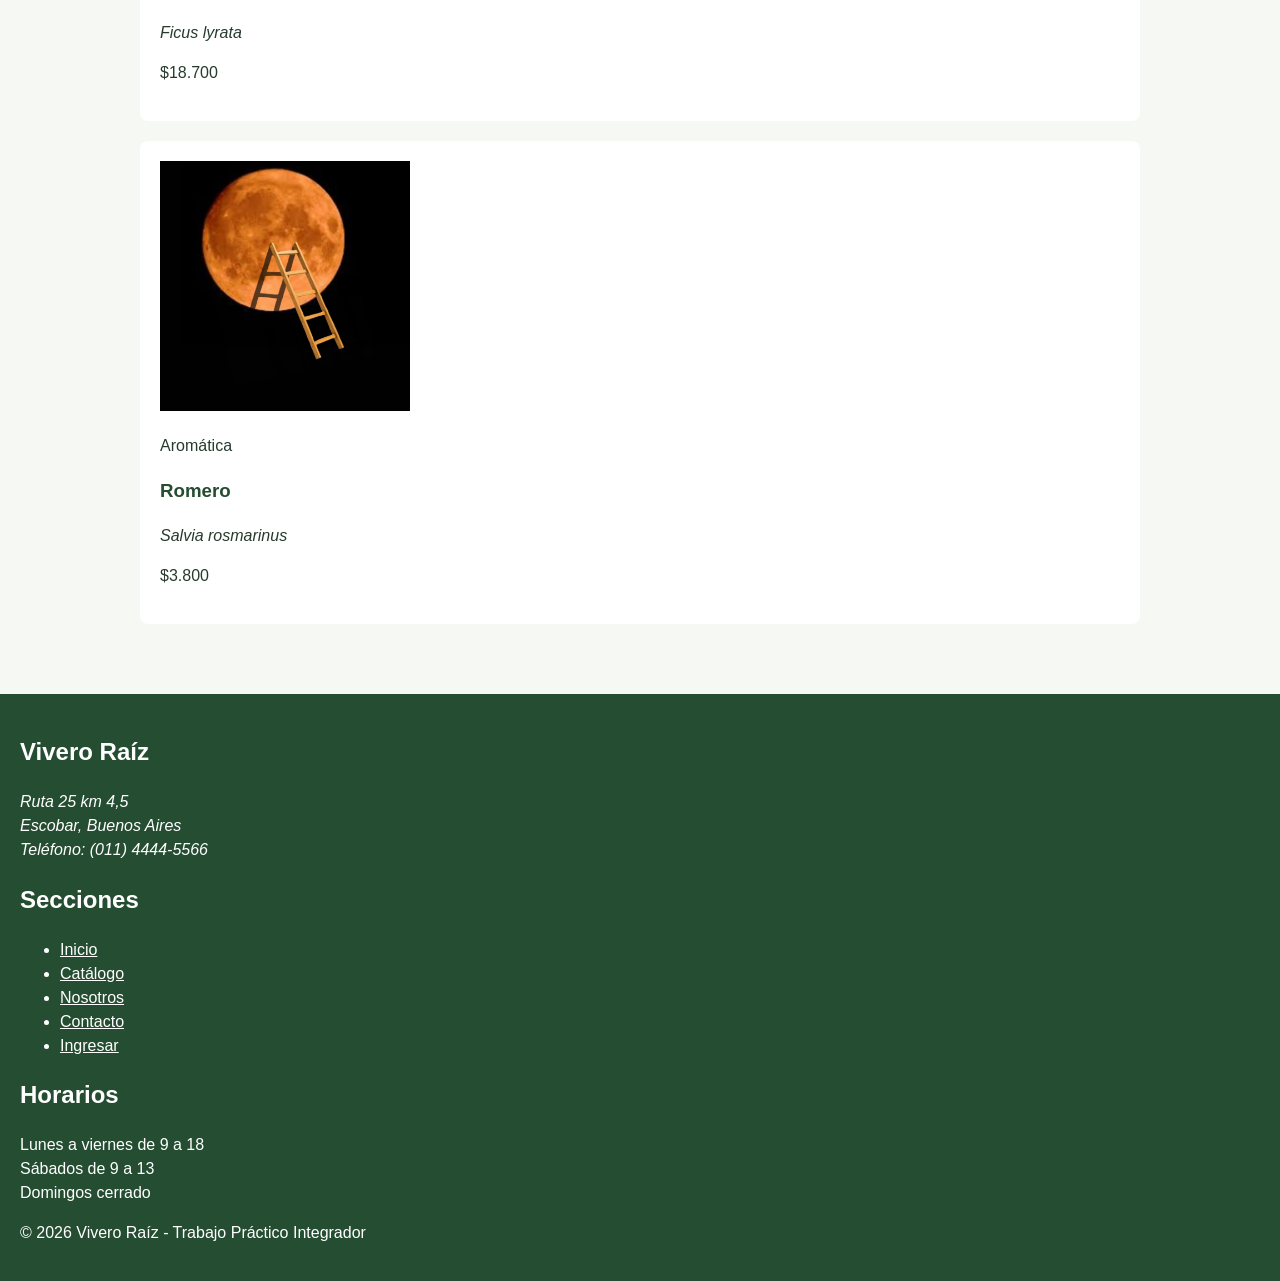
==== commit 7f1b05bb: "Estilos y página de registros" ====
--- a/catalogo.html
+++ b/catalogo.html
@@ -5,69 +5,7 @@
     <meta charset="UTF-8">
     <meta name="viewport" content="width=device-width, initial-scale=1.0">
     <title>Catálogo | Vivero Raíz</title>
-
-    <style>
-        body {
-            font-family: Arial, sans-serif;
-            color: #263b2c;
-            background-color: #f6f8f3;
-            margin: 0;
-            line-height: 1.5;
-        }
-
-        header, footer {
-            background-color: #254d32;
-            color: white;
-            padding: 20px;
-        }
-
-        header a, footer a {
-            color: white;
-        }
-
-        footer h2 {
-            color: white;
-        }
-
-        main {
-            max-width: 1000px;
-            margin: 30px auto;
-            padding: 20px;
-        }
-
-        h1, h2, h3 {
-            color: #254d32;
-        }
-
-        article {
-            background-color: white;
-            padding: 20px;
-            margin: 20px 0;
-            border-radius: 8px;
-        }
-
-        article img {
-            width: 250px;
-            max-width: 100%;
-            height: 250px;
-            object-fit: cover;
-        }
-
-        article a, button {
-            display: inline-block;
-            background-color: #254d32;
-            color: white;
-            padding: 10px 16px;
-            border: 0;
-            border-radius: 5px;
-            text-decoration: none;
-            cursor: pointer;
-        }
-
-        form div {
-            margin: 12px 0;
-        }
-    </style>
+    <link rel="stylesheet" href="css/estilos.css">
 </head>
 
 <body>
--- a/css/estilos.css
+++ b/css/estilos.css
@@ -0,0 +1,150 @@
+:root {
+    --color-verde: #254d32;
+    --color-texto: #263b2c;
+    --color-fondo: #f6f8f3;
+    --color-blanco: #ffffff;
+    --color-borde: #a9b9a8;
+    --color-bienvenida: #e4eddf;
+    --color-error: #8b2424;
+    --color-fondo-error: #fdeaea;
+    --color-borde-error: #d79a9a;
+    --tipografia: Arial, sans-serif;
+}
+
+body {
+    font-family: var(--tipografia);
+    color: var(--color-texto);
+    background-color: var(--color-fondo);
+    margin: 0;
+    line-height: 1.5;
+}
+
+header,
+footer {
+    background-color: var(--color-verde);
+    color: var(--color-blanco);
+    padding: 20px;
+}
+
+header a,
+footer a {
+    color: var(--color-blanco);
+}
+
+main {
+    max-width: 1000px;
+    margin: 30px auto;
+    padding: 20px;
+}
+
+h1,
+h2,
+h3 {
+    color: var(--color-verde);
+}
+
+footer h2 {
+    color: var(--color-blanco);
+}
+
+article,
+form,
+aside,
+.tarjeta {
+    background-color: var(--color-blanco);
+    padding: 20px;
+    margin: 20px 0;
+    border-radius: 8px;
+}
+
+article img,
+.destacadas img {
+    width: 250px;
+    max-width: 100%;
+    height: 250px;
+    object-fit: cover;
+    margin-right: 15px;
+}
+
+.bienvenida {
+    background-color: var(--color-bienvenida);
+    padding: 30px;
+    border-radius: 8px;
+}
+
+.boton,
+article a,
+button {
+    display: inline-block;
+    background-color: var(--color-verde);
+    color: var(--color-blanco);
+    padding: 10px 16px;
+    border: 0;
+    border-radius: 5px;
+    text-decoration: none;
+    font: inherit;
+    cursor: pointer;
+}
+
+form div {
+    margin-bottom: 16px;
+}
+
+form label {
+    display: block;
+    margin-bottom: 5px;
+}
+
+input:not([type="checkbox"]),
+select,
+textarea {
+    box-sizing: border-box;
+    width: 100%;
+    max-width: 500px;
+    padding: 10px;
+    border: 1px solid var(--color-borde);
+    border-radius: 5px;
+    font: inherit;
+}
+
+input[type="checkbox"] {
+    margin-right: 6px;
+}
+
+input[type="checkbox"] + label {
+    display: inline;
+}
+
+table {
+    border-collapse: collapse;
+    background-color: var(--color-blanco);
+    margin-top: 10px;
+}
+
+th,
+td {
+    border: 1px solid var(--color-borde);
+    padding: 10px;
+    text-align: left;
+}
+
+.mensaje-error {
+    color: var(--color-error);
+    background-color: var(--color-fondo-error);
+    border: 1px solid var(--color-borde-error);
+    padding: 12px;
+    border-radius: 5px;
+}
+
+fieldset {
+    border: 1px solid var(--color-borde);
+    border-radius: 6px;
+    margin-bottom: 20px;
+    padding: 20px;
+}
+
+legend {
+    color: var(--color-verde);
+    font-weight: bold;
+    padding: 0 8px;
+}
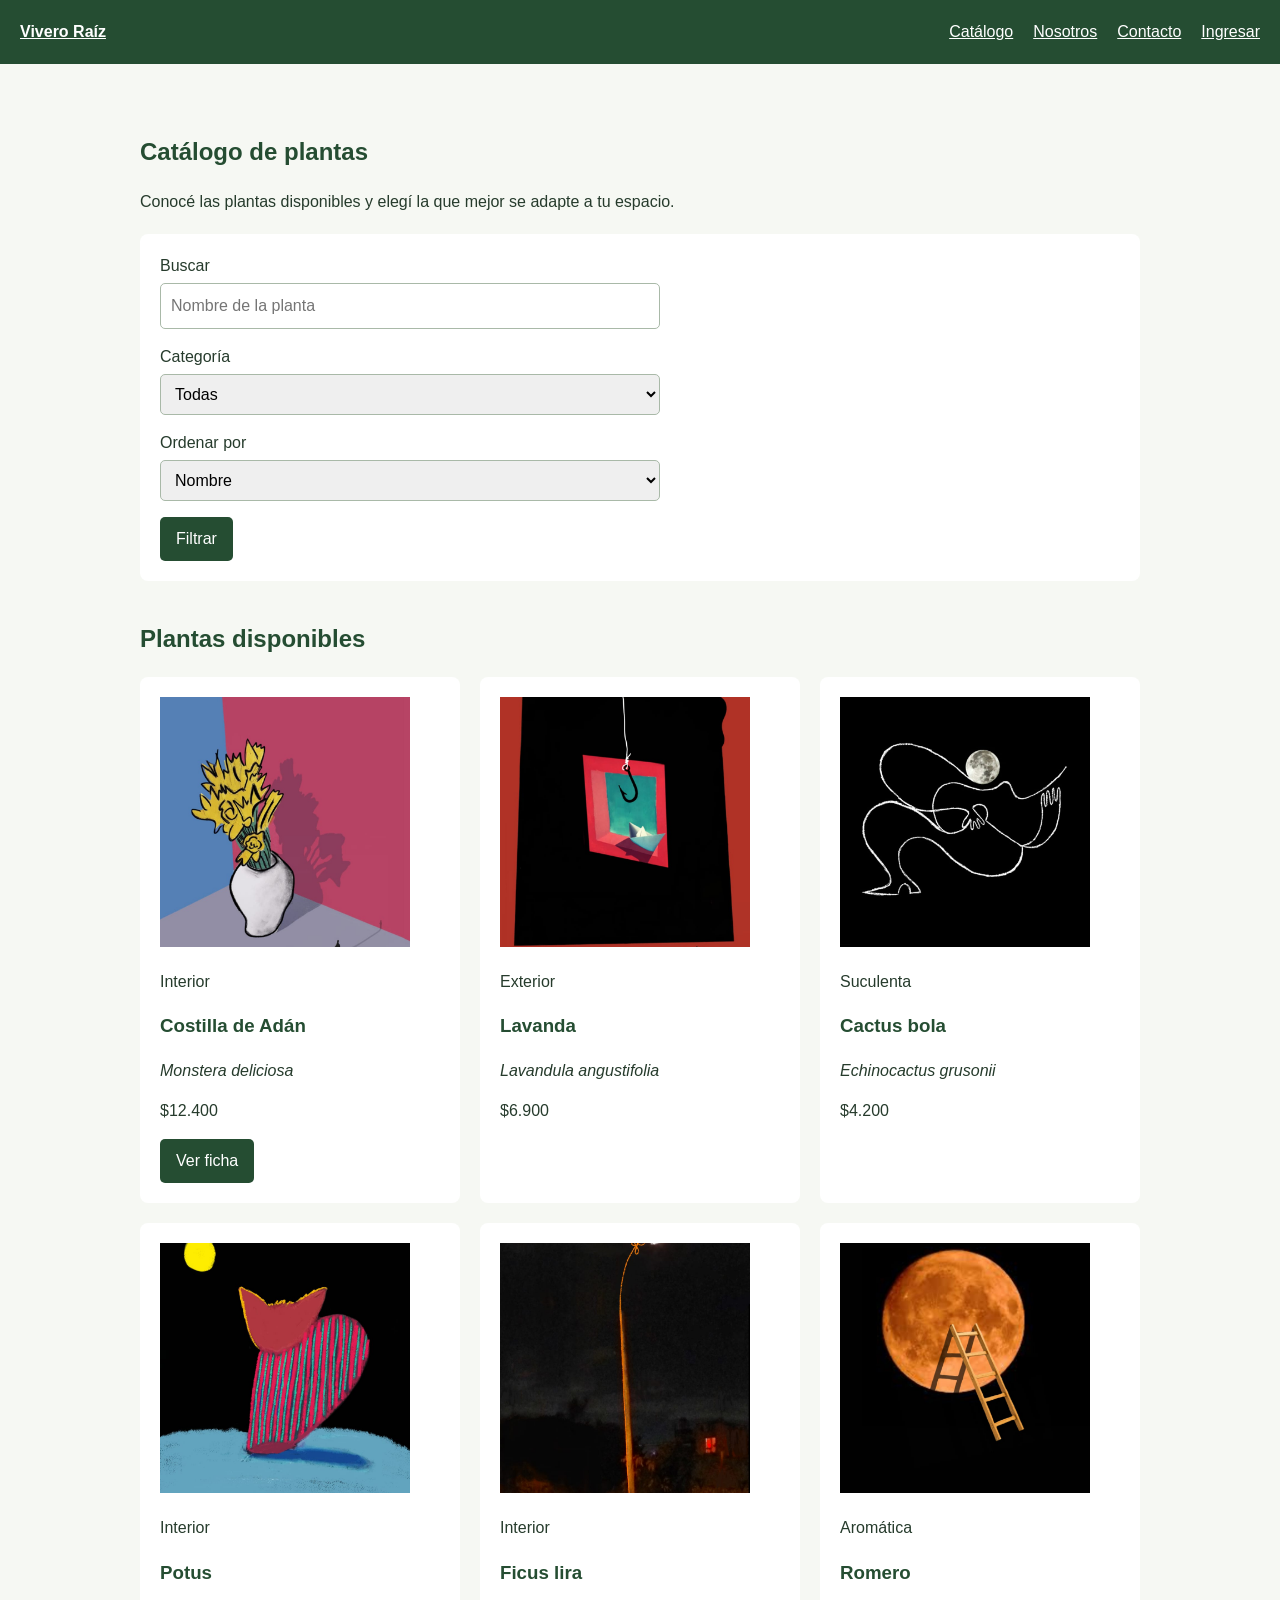
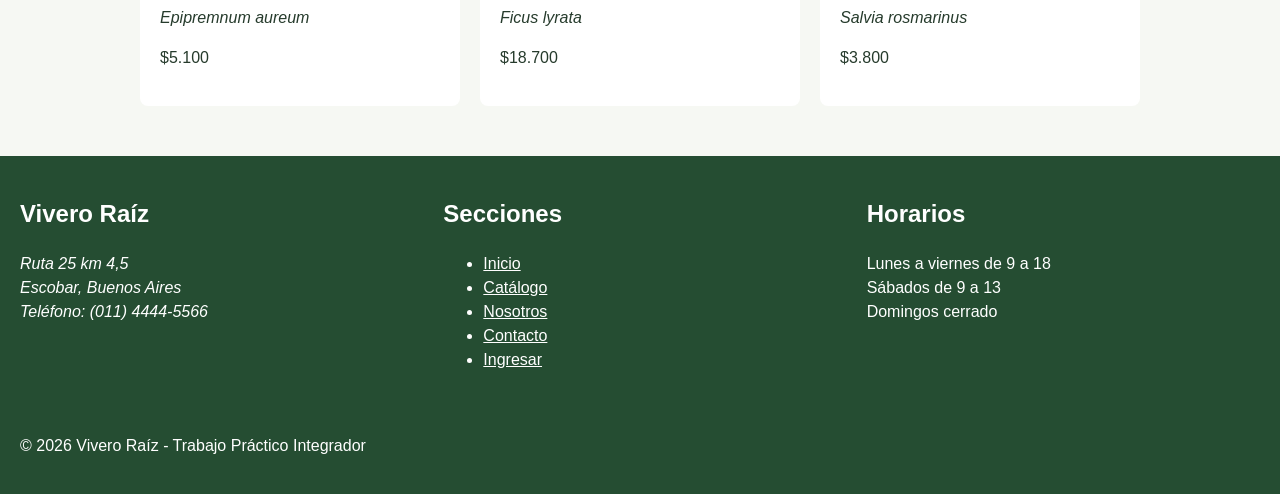
==== commit b778f962: "html nosotros + responsive" ====
--- a/catalogo.html
+++ b/catalogo.html
@@ -17,7 +17,7 @@
         <nav>
             <ul>
                 <li><a href="catalogo.html">Catálogo</a></li>
-                <li><a href="index.html#nosotros">Nosotros</a></li>
+                <li><a href="nosotros.html">Nosotros</a></li>
                 <li><a href="contacto.html">Contacto</a></li>
                 <li><a href="login.html">Ingresar</a></li>
             </ul>
@@ -70,7 +70,7 @@
             </form>
         </section>
 
-        <section>
+        <section class="catalogo-grid">
             <h2>Plantas disponibles</h2>
 
             <article>
@@ -166,7 +166,7 @@
                 <ul>
                     <li><a href="index.html">Inicio</a></li>
                     <li><a href="catalogo.html">Catálogo</a></li>
-                    <li><a href="index.html#nosotros">Nosotros</a></li>
+                    <li><a href="nosotros.html">Nosotros</a></li>
                     <li><a href="contacto.html">Contacto</a></li>
                     <li><a href="login.html">Ingresar</a></li>
                 </ul>
--- a/css/estilos.css
+++ b/css/estilos.css
@@ -147,4 +147,92 @@
     color: var(--color-verde);
     font-weight: bold;
     padding: 0 8px;
+}
+header {
+    display: flex;
+    justify-content: space-between;
+    align-items: center;
+    gap: 20px;
+    flex-wrap: wrap;
+}
+
+header nav ul {
+    display: flex;
+    gap: 20px;
+    list-style: none;
+    margin: 0;
+    padding: 0;
+}
+
+footer {
+    display: flex;
+    justify-content: space-between;
+    gap: 30px;
+    flex-wrap: wrap;
+}
+
+footer section {
+    flex: 1 1 200px;
+}
+
+footer > p {
+    flex-basis: 100%;
+}
+
+.equipo {
+    display: grid;
+    grid-template-columns: repeat(3, 1fr);
+    gap: 20px;
+}
+
+.equipo article {
+    margin: 0;
+}
+
+.linea-tiempo li {
+    margin-bottom: 15px;
+    padding-left: 10px;
+}
+
+@media (max-width: 600px) {
+    main {
+        margin: 0 auto;
+        padding: 16px;
+    }
+
+    header nav ul {
+        flex-wrap: wrap;
+        gap: 10px 18px;
+    }
+
+    .equipo {
+        grid-template-columns: 1fr;
+    }
+
+    article img,
+    .destacadas img {
+        width: 100%;
+        height: auto;
+        margin-right: 0;
+    }
+}
+.catalogo-grid {
+    display: grid;
+    grid-template-columns: repeat(3, minmax(0, 1fr));
+    gap: 20px;
+}
+
+.catalogo-grid h2 {
+    grid-column: 1 / -1;
+    margin-bottom: 0;
+}
+
+.catalogo-grid article {
+    margin: 0;
+}
+
+@media (max-width: 600px) {
+    .catalogo-grid {
+        grid-template-columns: 1fr;
+    }
 }
